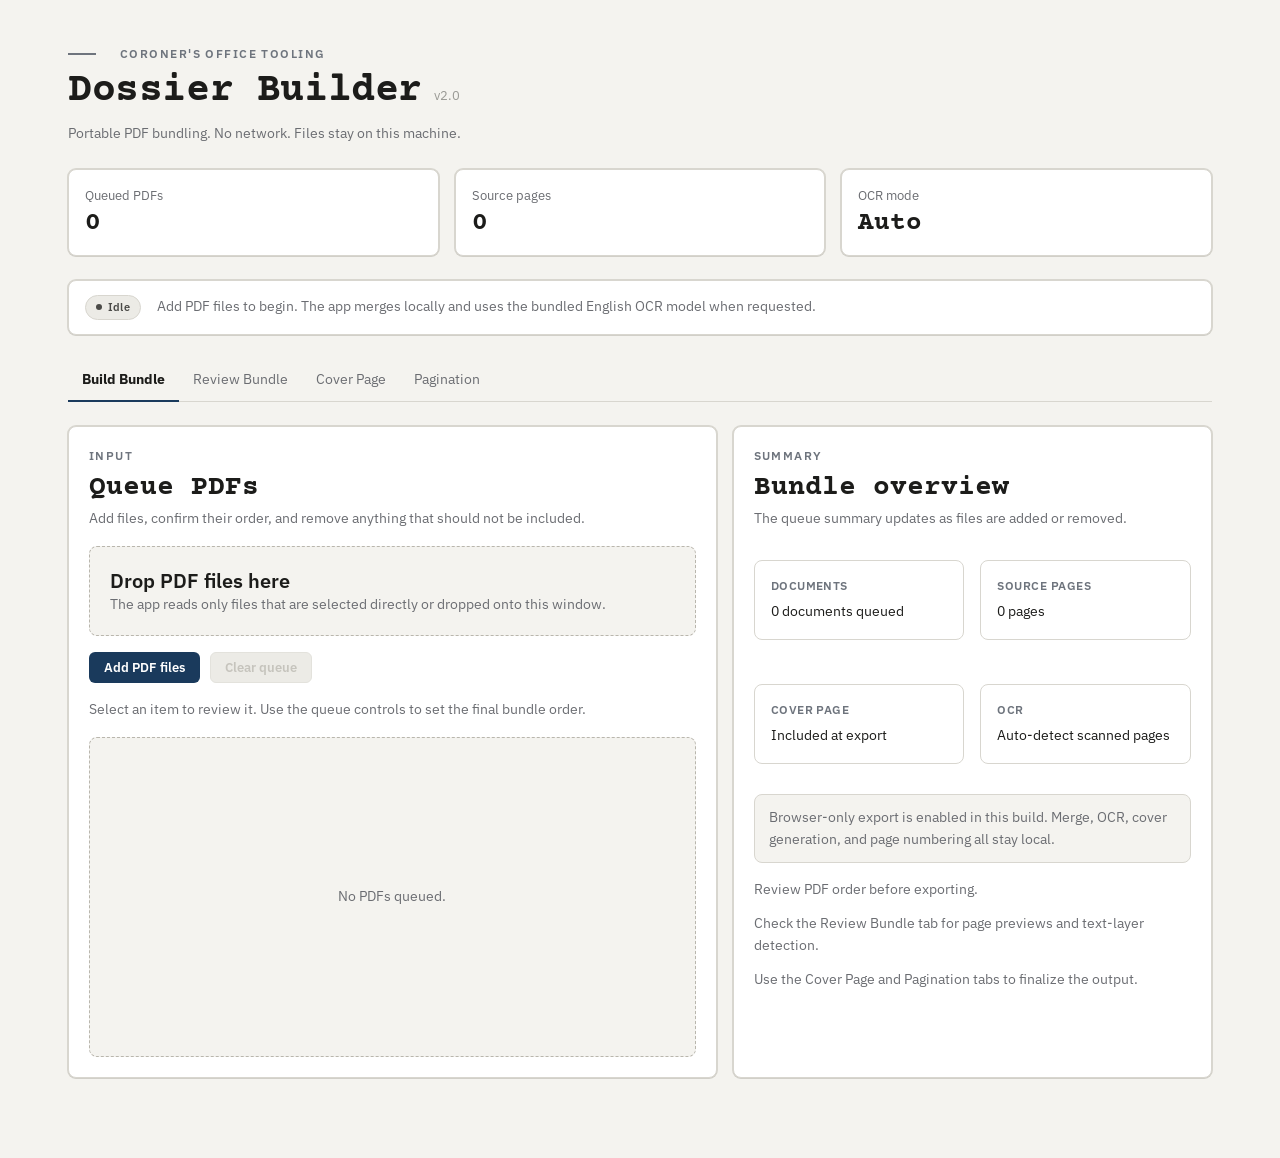
==== index.html @ 0f1a32b8 "Working Build 100820262111" ====
<!doctype html>
<html lang="en">
  <head>
    <meta charset="UTF-8" />
    <meta name="viewport" content="width=device-width, initial-scale=1.0" />
    <meta
      name="description"
      content="Dossier Builder is a portable offline PDF bundling tool with local OCR, review, cover page, and pagination controls."
    />
    <title>Dossier Builder</title>
    <link rel="stylesheet" href="./assets/app.css" />
    <script src="./libs/pdf.min.js" defer></script>
    <script src="./libs/pdf-lib.min.js" defer></script>
    <script src="./libs/tesseract.min.js" defer></script>
    <script src="./assets/app.js" defer></script>
  </head>
  <body>
    <div class="app-shell">
      <header class="app-header">
        <div class="eyebrow"><span class="brand-line" aria-hidden="true"></span>Coroner's Office Tooling</div>
        <div class="title-row">
          <h1>Dossier Builder</h1>
          <span class="version-chip">v2.0</span>
        </div>
        <p class="subtitle">Portable PDF bundling. No network. Files stay on this machine.</p>

        <div class="metrics" aria-label="Bundle summary">
          <article class="metric-card">
            <span>Queued PDFs</span>
            <strong id="metricDocuments">0</strong>
          </article>
          <article class="metric-card">
            <span>Source pages</span>
            <strong id="metricPages">0</strong>
          </article>
          <article class="metric-card">
            <span>OCR mode</span>
            <strong id="metricOcrMode">Auto</strong>
          </article>
        </div>
      </header>

      <section class="status-strip" aria-live="polite">
        <span class="status-badge" id="statusBadge" data-tone="idle">Idle</span>
        <p class="status-text" id="statusText">
          Add PDF files to begin. The app merges locally and uses the bundled English OCR model when requested.
        </p>
      </section>

      <nav class="tabs" id="tabList" role="tablist" aria-label="Workflow tabs">
        <button class="tab is-active" id="tab-build" data-tab="build" role="tab" aria-selected="true" aria-controls="panel-build">
          Build Bundle
        </button>
        <button class="tab" id="tab-review" data-tab="review" role="tab" aria-selected="false" aria-controls="panel-review">
          Review Bundle
        </button>
        <button class="tab" id="tab-cover" data-tab="cover" role="tab" aria-selected="false" aria-controls="panel-cover">
          Cover Page
        </button>
        <button class="tab" id="tab-pagination" data-tab="pagination" role="tab" aria-selected="false" aria-controls="panel-pagination">
          Pagination
        </button>
      </nav>

      <main>
        <section class="tab-panel" id="panel-build" data-panel="build" role="tabpanel" aria-labelledby="tab-build">
          <div class="workspace two-up">
            <article class="panel">
              <div class="panel-header">
                <div>
                  <p class="panel-kicker">Input</p>
                  <h2>Queue PDFs</h2>
                  <p class="panel-copy">
                    Add files, confirm their order, and remove anything that should not be included.
                  </p>
                </div>
              </div>

              <div class="stack">
                <div class="dropzone" id="dropzone" tabindex="0" role="button" aria-describedby="dropzoneHint">
                  <h3 style="margin: 0;">Drop PDF files here</h3>
                  <p class="help-text" id="dropzoneHint">
                    The app reads only files that are selected directly or dropped onto this window.
                  </p>
                </div>

                <div class="button-row">
                  <label class="button button-primary file-button">
                    Add PDF files
                    <input id="fileInput" type="file" accept=".pdf,application/pdf" multiple />
                  </label>
                  <button class="button button-secondary" id="clearQueueButton" type="button">Clear queue</button>
                </div>

                <p class="help-text">Select an item to review it. Use the queue controls to set the final bundle order.</p>

                <ul class="queue-list" id="queueList">
                  <li class="empty-state">No PDFs queued.</li>
                </ul>
              </div>
            </article>

            <article class="panel">
              <div class="panel-header">
                <div>
                  <p class="panel-kicker">Summary</p>
                  <h2>Bundle overview</h2>
                  <p class="panel-copy">The queue summary updates as files are added or removed.</p>
                </div>
              </div>

              <div class="summary-grid">
                <dl class="summary-card">
                  <dt>Documents</dt>
                  <dd id="summaryDocuments">0 queued</dd>
                </dl>
                <dl class="summary-card">
                  <dt>Source pages</dt>
                  <dd id="summaryPages">0 pages</dd>
                </dl>
                <dl class="summary-card">
                  <dt>Cover page</dt>
                  <dd id="summaryCover">Included at export</dd>
                </dl>
                <dl class="summary-card">
                  <dt>OCR</dt>
                  <dd id="summaryOcr">Auto-detect scanned pages</dd>
                </dl>
              </div>

              <div class="stack" style="margin-top: 16px;">
                <div class="notice">
                  Browser-only export is enabled in this build. Merge, OCR, cover generation, and page numbering all stay local.
                </div>
                <ul class="check-list">
                  <li class="help-text">Review PDF order before exporting.</li>
                  <li class="help-text">Check the Review Bundle tab for page previews and text-layer detection.</li>
                  <li class="help-text">Use the Cover Page and Pagination tabs to finalize the output.</li>
                </ul>
              </div>
            </article>
          </div>
        </section>

        <section class="tab-panel" id="panel-review" data-panel="review" role="tabpanel" aria-labelledby="tab-review" hidden>
          <div class="workspace">
            <article class="panel">
              <div class="panel-header">
                <div>
                  <p class="panel-kicker">Review</p>
                  <h2>Preview source pages</h2>
                  <p class="panel-copy">
                    Review one document at a time. The app checks whether the selected page already contains selectable text.
                  </p>
                </div>
              </div>

              <div class="review-layout">
                <div class="stack">
                  <ul class="document-list" id="reviewList">
                    <li class="empty-state">Add PDFs in Build Bundle before opening review.</li>
                  </ul>
                </div>

                <div class="stack">
                  <div class="review-meta-grid">
                    <dl class="review-meta-card">
                      <dt>Document</dt>
                      <dd id="reviewDocName">No document selected</dd>
                    </dl>
                    <dl class="review-meta-card">
                      <dt>Pages</dt>
                      <dd id="reviewDocPages">0</dd>
                    </dl>
                    <dl class="review-meta-card">
                      <dt>Header check</dt>
                      <dd id="reviewHeaderStatus">Pending</dd>
                    </dl>
                    <dl class="review-meta-card">
                      <dt>Text layer</dt>
                      <dd id="reviewTextLayerStatus">Select a page</dd>
                    </dl>
                  </div>

                  <div class="preview-shell">
                    <div class="preview-toolbar">
                      <div class="button-row">
                        <button class="button button-secondary" id="reviewPrevPageButton" type="button">← Prev page</button>
                        <button class="button button-secondary" id="reviewNextPageButton" type="button">Next page →</button>
                      </div>
                      <div class="page-indicator" id="reviewPageIndicator">Page 0 of 0</div>
                    </div>

                    <div class="canvas-wrap" id="reviewCanvasWrap">
                      <div class="empty-state" id="reviewEmptyState">
                        Select a document from the list to preview a page.
                      </div>
                      <canvas id="reviewCanvas" hidden></canvas>
                    </div>
                  </div>
                </div>
              </div>
            </article>
          </div>
        </section>

        <section class="tab-panel" id="panel-cover" data-panel="cover" role="tabpanel" aria-labelledby="tab-cover" hidden>
          <div class="workspace two-up">
            <article class="panel">
              <div class="panel-header">
                <div>
                  <p class="panel-kicker">Cover</p>
                  <h2>Draft the first page</h2>
                  <p class="panel-copy">
                    The generated cover page is added at export. Edit the fields below to set the output.
                  </p>
                </div>
              </div>

              <div class="field-grid">
                <div class="field">
                  <label for="coverTitle">Title</label>
                  <input id="coverTitle" type="text" value="Case File Bundle" />
                </div>

                <div class="field">
                  <label for="coverSubtitle">Subtitle</label>
                  <input id="coverSubtitle" type="text" value="Prepared for case review" />
                </div>

                <div class="split-row">
                  <div class="field">
                    <label for="coverReference">Reference</label>
                    <input id="coverReference" type="text" value="REF-001" />
                  </div>
                  <div class="field">
                    <label for="coverPreparedBy">Prepared by</label>
                    <input id="coverPreparedBy" type="text" value="Coroner's Office" />
                  </div>
                </div>

                <div class="field">
                  <label for="coverNote">Cover note</label>
                  <textarea id="coverNote">Merged locally. OCR uses the bundled English language file.</textarea>
                </div>

                <label class="checkbox-row">
                  <input id="includeCover" type="checkbox" checked />
                  <span>
                    <strong>Include generated cover page</strong><br />
                    <span class="field-hint">Turn this off to export the merged source PDFs without a generated first page.</span>
                  </span>
                </label>
              </div>
            </article>

            <article class="panel">
              <div class="panel-header">
                <div>
                  <p class="panel-kicker">Preview</p>
                  <h2>Cover preview</h2>
                </div>
              </div>

              <div class="cover-sheet">
                <div class="eyebrow"><span class="brand-line" aria-hidden="true"></span>Coroner's Office Tooling</div>
                <h3 id="coverPreviewTitle">Case File Bundle</h3>
                <p class="cover-subtitle" id="coverPreviewSubtitle">Prepared for case review</p>

                <dl class="cover-meta">
                  <div>
                    <dt>Reference</dt>
                    <dd id="coverPreviewReference">REF-001</dd>
                  </div>
                  <div>
                    <dt>Prepared by</dt>
                    <dd id="coverPreviewPreparedBy">Coroner's Office</dd>
                  </div>
                  <div>
                    <dt>Documents</dt>
                    <dd id="coverPreviewDocumentCount">0 queued</dd>
                  </div>
                  <div>
                    <dt>Source pages</dt>
                    <dd id="coverPreviewPageCount">0 pages</dd>
                  </div>
                </dl>

                <p class="cover-note" id="coverPreviewNote">
                  Merged locally. OCR uses the bundled English language file.
                </p>
              </div>
            </article>
          </div>
        </section>

        <section class="tab-panel" id="panel-pagination" data-panel="pagination" role="tabpanel" aria-labelledby="tab-pagination" hidden>
          <div class="workspace">
            <div class="pagination-grid">
              <article class="panel">
                <div class="panel-header">
                  <div>
                    <p class="panel-kicker">Export</p>
                    <h2>Pagination and OCR</h2>
                    <p class="panel-copy">Set page labels, choose the OCR mode, and build the merged bundle.</p>
                  </div>
                </div>

                <div class="field-grid">
                  <div class="split-row">
                    <div class="field">
                      <label for="pagePrefix">Page prefix</label>
                      <input id="pagePrefix" type="text" value="B-" />
                    </div>
                    <div class="field">
                      <label for="pageStart">Start number</label>
                      <input id="pageStart" type="number" min="1" step="1" value="1" />
                    </div>
                  </div>

                  <div class="split-row">
                    <div class="field">
                      <label for="pagePosition">Page label position</label>
                      <select id="pagePosition">
                        <option value="bottom-right">Bottom right</option>
                        <option value="bottom-center">Bottom center</option>
                        <option value="bottom-left">Bottom left</option>
                      </select>
                    </div>
                    <div class="field">
                      <label for="ocrMode">OCR mode</label>
                      <select id="ocrMode">
                        <option value="auto">Auto-detect scanned pages</option>
                        <option value="all">OCR every source page</option>
                        <option value="off">Do not run OCR</option>
                      </select>
                    </div>
                  </div>

                  <label class="checkbox-row">
                    <input id="applyPagination" type="checkbox" checked />
                    <span>
                      <strong>Apply page labels</strong><br />
                      <span class="field-hint">Turn this off to merge the PDF without stamped page numbers.</span>
                    </span>
                  </label>

                  <label class="checkbox-row">
                    <input id="skipCoverPagination" type="checkbox" checked />
                    <span>
                      <strong>Start numbering after the cover page</strong><br />
                      <span class="field-hint">If the cover page is not included, numbering starts on the first source page.</span>
                    </span>
                  </label>

                  <div class="field">
                    <label for="outputFilename">Output filename</label>
                    <input id="outputFilename" type="text" value="dossier-bundle.pdf" />
                  </div>

                  <div class="button-row">
                    <button class="button button-primary" id="buildBundleButton" type="button">Build merged PDF</button>
                  </div>

                  <div class="notice">
                    OCR uses the bundled English model. Large bundles can take time when pages need recognition.
                  </div>
                </div>
              </article>

              <article class="panel">
                <div class="panel-header">
                  <div>
                    <p class="panel-kicker">Output</p>
                    <h2>Build result</h2>
                    <p class="panel-copy">Download the merged PDF or review it directly in the browser after export.</p>
                  </div>
                </div>

                <div class="result-shell">
                  <p class="meta-text" id="exportSummaryText">No merged PDF has been built yet.</p>

                  <div class="result-links">
                    <a class="button button-primary is-disabled" id="downloadLink" href="#" download="dossier-bundle.pdf" aria-disabled="true">
                      Download merged PDF
                    </a>
                    <a class="button button-secondary is-disabled" id="openLink" href="#" target="_blank" rel="noopener" aria-disabled="true">
                      Open merged PDF
                    </a>
                  </div>

                  <iframe class="result-preview" id="resultPreview" title="Merged PDF preview" hidden></iframe>
                </div>
              </article>
            </div>

            <article class="panel">
              <div class="panel-header">
                <div>
                  <p class="panel-kicker">Status</p>
                  <h2>Build log</h2>
                </div>
              </div>

              <div class="log-shell">
                <pre class="log-output" id="logOutput">Waiting for the first bundle build.</pre>
              </div>
            </article>
          </div>
        </section>
      </main>
    </div>
  </body>
</html>
---- assets/app.css ----
@font-face {
  font-family: "Courier Prime";
  src: url("./fonts/courier-prime-400.ttf") format("truetype");
  font-style: normal;
  font-weight: 400;
  font-display: swap;
}

@font-face {
  font-family: "Courier Prime";
  src: url("./fonts/courier-prime-700.ttf") format("truetype");
  font-style: normal;
  font-weight: 700;
  font-display: swap;
}

@font-face {
  font-family: "IBM Plex Sans";
  src: url("./fonts/ibm-plex-sans-400.ttf") format("truetype");
  font-style: normal;
  font-weight: 400;
  font-display: swap;
}

@font-face {
  font-family: "IBM Plex Sans";
  src: url("./fonts/ibm-plex-sans-600.ttf") format("truetype");
  font-style: normal;
  font-weight: 600;
  font-display: swap;
}

@font-face {
  font-family: "IBM Plex Sans";
  src: url("./fonts/ibm-plex-sans-700.ttf") format("truetype");
  font-style: normal;
  font-weight: 700;
  font-display: swap;
}

@font-face {
  font-family: "IBM Plex Mono";
  src: url("./fonts/ibm-plex-mono-400.ttf") format("truetype");
  font-style: normal;
  font-weight: 400;
  font-display: swap;
}

@font-face {
  font-family: "IBM Plex Mono";
  src: url("./fonts/ibm-plex-mono-600.ttf") format("truetype");
  font-style: normal;
  font-weight: 600;
  font-display: swap;
}

:root {
  --paper: #f4f3ef;
  --paper-2: #ecebe6;
  --paper-3: #e3e2dc;
  --card: #ffffff;
  --code-bg: #ecebe6;
  --ink: #1c1c1a;
  --ink-2: #2b2b28;
  --ink-mute: #6b6d72;
  --ink-soft: #9a9a95;
  --ink-ghost: #c6c4bd;
  --navy: #1a3a5c;
  --navy-2: #143052;
  --navy-3: #0f2542;
  --navy-tint: #e6ebf1;
  --slate: #6e747d;
  --danger: #9a2a22;
  --danger-tint: #f3e3e0;
  --warn: #a86a1a;
  --warn-tint: #f4e8d1;
  --ok: #2d6a3e;
  --ok-tint: #e1ebdf;
  --info: #1a3a5c;
  --info-tint: #e6ebf1;
  --border: #d8d6cf;
  --border-soft: #e3e2dc;
  --border-strong: #b9b6ad;
  --font-slab: "Courier Prime", "Courier New", ui-monospace, monospace;
  --font-sans: "IBM Plex Sans", "Segoe UI", system-ui, sans-serif;
  --font-mono: "IBM Plex Mono", "Courier Prime", ui-monospace, monospace;
  --fs-eyebrow: 12px;
  --fs-small: 13px;
  --fs-body: 14px;
  --fs-h3: 20px;
  --fs-h2: 28px;
  --fs-h1: 40px;
  --lh-tight: 1.15;
  --lh-snug: 1.35;
  --lh-body: 1.55;
  --ls-caps: 0.12em;
  --sp-1: 4px;
  --sp-2: 8px;
  --sp-3: 12px;
  --sp-4: 16px;
  --sp-5: 20px;
  --sp-6: 24px;
  --sp-8: 32px;
  --sp-10: 40px;
  --r-2: 4px;
  --r-3: 6px;
  --r-4: 8px;
  --r-pill: 999px;
  --sh-1: 0 1px 0 rgba(28, 28, 26, 0.04), 0 0 0 1px var(--border);
  --sh-2: 0 1px 2px rgba(28, 28, 26, 0.05), 0 0 0 1px var(--border);
  --sh-focus: 0 0 0 3px rgba(26, 58, 92, 0.25);
  --sh-inset: inset 0 1px 0 rgba(28, 28, 26, 0.04);
}

* {
  box-sizing: border-box;
}

html,
body {
  min-height: 100%;
}

body {
  margin: 0;
  background: var(--paper);
  color: var(--ink);
  font-family: var(--font-sans);
  font-size: var(--fs-body);
  line-height: var(--lh-body);
  -webkit-font-smoothing: antialiased;
}

button,
input,
select,
textarea {
  font: inherit;
}

button {
  cursor: pointer;
}

a {
  color: inherit;
}

code {
  font-family: var(--font-mono);
  font-size: 0.92em;
  background: var(--code-bg);
  padding: 1px 6px;
  border: 1px solid var(--border-soft);
  border-radius: var(--r-2);
}

*:focus-visible {
  outline: none;
  box-shadow: var(--sh-focus);
}

.app-shell {
  max-width: 1240px;
  margin: 0 auto;
  padding: 40px 48px 80px;
}

.brand-line {
  display: inline-block;
  width: 28px;
  height: 2px;
  margin-right: 12px;
  background: var(--slate);
  vertical-align: middle;
}

.eyebrow {
  display: inline-flex;
  align-items: center;
  gap: 12px;
  font-size: var(--fs-eyebrow);
  font-weight: 600;
  letter-spacing: var(--ls-caps);
  text-transform: uppercase;
  color: var(--slate);
}

.app-header {
  margin-bottom: var(--sp-6);
}

.title-row {
  display: flex;
  align-items: baseline;
  gap: 12px;
  margin-top: 6px;
}

.title-row h1 {
  margin: 0;
  font-family: var(--font-slab);
  font-size: var(--fs-h1);
  line-height: var(--lh-tight);
  letter-spacing: -0.01em;
}

.version-chip {
  font-size: var(--fs-small);
  color: var(--ink-soft);
}

.subtitle {
  margin: 8px 0 0;
  color: var(--ink-mute);
}

.metrics {
  display: grid;
  grid-template-columns: repeat(3, minmax(0, 1fr));
  gap: var(--sp-4);
  margin-top: var(--sp-6);
}

.metric-card,
.panel,
.status-strip {
  background: var(--card);
  border: 1px solid var(--border);
  box-shadow: var(--sh-1);
}

.metric-card {
  padding: var(--sp-4);
  border-radius: var(--r-4);
}

.metric-card span {
  display: block;
  margin-bottom: 4px;
  font-size: var(--fs-small);
  color: var(--ink-mute);
}

.metric-card strong {
  font-family: var(--font-slab);
  font-size: 26px;
  line-height: 1.1;
}

.status-strip {
  display: flex;
  align-items: center;
  gap: var(--sp-4);
  margin-bottom: var(--sp-6);
  padding: 14px 16px;
  border-radius: var(--r-4);
}

.status-badge {
  display: inline-flex;
  align-items: center;
  gap: 6px;
  flex: 0 0 auto;
  padding: 3px 10px;
  border: 1px solid transparent;
  border-radius: var(--r-pill);
  font-size: 11px;
  font-weight: 600;
  letter-spacing: 0.02em;
}

.status-badge::before {
  content: "";
  width: 6px;
  height: 6px;
  border-radius: var(--r-pill);
  background: currentColor;
}

.status-badge[data-tone="idle"] {
  color: #4a4a47;
  background: var(--paper-2);
  border-color: var(--border);
}

.status-badge[data-tone="processing"] {
  color: #7a4c11;
  background: var(--warn-tint);
  border-color: #e5cfa3;
}

.status-badge[data-tone="success"] {
  color: var(--ok);
  background: var(--ok-tint);
  border-color: #c6d8c2;
}

.status-badge[data-tone="error"] {
  color: #7a1f19;
  background: var(--danger-tint);
  border-color: #e3c2bd;
}

.status-text {
  margin: 0;
  color: var(--ink-mute);
}

.tabs {
  display: flex;
  flex-wrap: wrap;
  gap: 0;
  margin-bottom: var(--sp-6);
  border-bottom: 1px solid var(--border);
}

.tab {
  padding: 10px 14px;
  margin-bottom: -1px;
  border: 0;
  border-bottom: 2px solid transparent;
  background: transparent;
  color: var(--ink-mute);
  font-size: var(--fs-body);
  font-weight: 500;
}

.tab:hover:not([disabled]),
.tab:focus-visible:not([disabled]) {
  color: var(--ink);
}

.tab.is-active {
  color: var(--ink);
  font-weight: 700;
  border-bottom-color: var(--navy);
}

.tab[disabled] {
  color: var(--ink-ghost);
  cursor: not-allowed;
}

.tab-panel[hidden] {
  display: none;
}

.workspace {
  display: grid;
  gap: var(--sp-4);
}

.workspace.two-up {
  grid-template-columns: minmax(0, 1.15fr) minmax(320px, 0.85fr);
}

.panel {
  padding: var(--sp-5);
  border-radius: var(--r-4);
}

.panel-header {
  display: flex;
  align-items: flex-start;
  justify-content: space-between;
  gap: var(--sp-4);
  margin-bottom: var(--sp-4);
}

.panel-header h2,
.panel-header h3,
.panel h2,
.panel h3 {
  margin: 0;
}

.panel h2 {
  font-family: var(--font-slab);
  font-size: var(--fs-h2);
  line-height: var(--lh-snug);
}

.panel h3 {
  font-size: var(--fs-h3);
  font-weight: 600;
  line-height: var(--lh-snug);
}

.panel-kicker {
  margin: 0 0 4px;
  font-size: var(--fs-eyebrow);
  font-weight: 600;
  color: var(--slate);
  letter-spacing: var(--ls-caps);
  text-transform: uppercase;
}

.panel-copy,
.help-text,
.meta-text,
.empty-text {
  margin: 0;
  color: var(--ink-mute);
}

.stack {
  display: grid;
  gap: var(--sp-4);
}

.split-row {
  display: grid;
  grid-template-columns: repeat(2, minmax(0, 1fr));
  gap: var(--sp-4);
}

.button-row {
  display: flex;
  flex-wrap: wrap;
  gap: 10px;
}

.button {
  display: inline-flex;
  align-items: center;
  justify-content: center;
  gap: 6px;
  padding: 8px 14px;
  border: 1px solid transparent;
  border-radius: var(--r-3);
  background: transparent;
  color: var(--ink);
  line-height: 1;
  font-size: var(--fs-small);
  font-weight: 600;
  text-decoration: none;
  transition:
    background-color 100ms ease,
    border-color 100ms ease,
    color 100ms ease,
    transform 100ms ease;
}

.button:active:not([disabled]) {
  transform: scale(0.99);
}

.button-primary {
  background: var(--navy);
  color: #fff;
}

.button-primary:hover:not([disabled]),
.button-primary:focus-visible:not([disabled]) {
  background: var(--navy-2);
}

.button-secondary {
  background: var(--card);
  border-color: var(--border);
}

.button-secondary:hover:not([disabled]),
.button-secondary:focus-visible:not([disabled]) {
  background: var(--paper-2);
}

.button-danger {
  background: var(--danger);
  color: #fff;
}

.button-danger:hover:not([disabled]),
.button-danger:focus-visible:not([disabled]) {
  background: #7d211b;
}

.button[disabled],
.button.is-disabled {
  background: var(--paper-2);
  color: var(--ink-ghost);
  border-color: var(--border-soft);
  cursor: not-allowed;
  transform: none;
}

.file-button {
  position: relative;
  overflow: hidden;
}

.file-button input {
  position: absolute;
  inset: 0;
  opacity: 0;
  cursor: pointer;
}

.dropzone {
  padding: var(--sp-5);
  border: 1px dashed var(--border-strong);
  border-radius: var(--r-4);
  background: var(--paper);
}

.dropzone.is-dragover {
  border-color: var(--navy);
  background: var(--navy-tint);
}

.queue-list,
.document-list,
.summary-list,
.check-list {
  display: grid;
  gap: 12px;
  margin: 0;
  padding: 0;
  list-style: none;
}

.queue-item,
.review-item,
.summary-card,
.log-shell,
.preview-shell,
.result-shell {
  border: 1px solid var(--border);
  border-radius: var(--r-4);
  background: var(--card);
}

.queue-item,
.review-item {
  display: flex;
  align-items: flex-start;
  justify-content: space-between;
  gap: var(--sp-4);
  padding: var(--sp-4);
}

.queue-item.is-selected,
.review-item.is-selected {
  background: var(--navy-tint);
  border-color: #c7d2de;
}

.queue-main,
.review-main {
  flex: 1;
  padding: 0;
  border: 0;
  background: transparent;
  text-align: left;
}

.queue-main strong,
.review-main strong {
  display: block;
}

.queue-main small,
.review-main small,
.small-copy {
  color: var(--ink-mute);
}

.mini-actions {
  display: flex;
  flex-wrap: wrap;
  gap: 8px;
}

.mini-button {
  padding: 6px 10px;
  border: 1px solid var(--border);
  border-radius: var(--r-3);
  background: var(--card);
  color: var(--ink);
  font-size: 12px;
  font-weight: 600;
}

.mini-button:hover:not([disabled]),
.mini-button:focus-visible:not([disabled]) {
  background: var(--paper-2);
}

.mini-button[disabled] {
  color: var(--ink-ghost);
  cursor: not-allowed;
}

.summary-grid {
  display: grid;
  grid-template-columns: repeat(2, minmax(0, 1fr));
  gap: var(--sp-4);
}

.summary-card {
  padding: var(--sp-4);
}

.summary-card dt {
  font-size: 12px;
  font-weight: 600;
  letter-spacing: 0.04em;
  text-transform: uppercase;
  color: var(--slate);
}

.summary-card dd {
  margin: 6px 0 0;
  color: var(--ink);
}

.field-grid {
  display: grid;
  gap: var(--sp-4);
}

.field {
  display: grid;
  gap: 4px;
}

.field label,
.field > span:first-child {
  font-size: 12px;
  font-weight: 600;
  color: var(--ink);
}

.field input,
.field select,
.field textarea {
  width: 100%;
  padding: 7px 10px;
  border: 1px solid var(--border);
  border-radius: var(--r-2);
  background: var(--card);
  color: var(--ink);
}

.field textarea {
  min-height: 110px;
  resize: vertical;
}

.field input:focus,
.field select:focus,
.field textarea:focus {
  border-color: var(--navy);
}

.field-hint {
  font-size: 11px;
  color: var(--ink-mute);
}

.checkbox-row {
  display: flex;
  align-items: flex-start;
  gap: 10px;
  margin-top: 2px;
}

.checkbox-row input {
  margin-top: 2px;
}

.cover-sheet {
  padding: 28px;
  min-height: 520px;
  border: 1px solid var(--border);
  border-radius: var(--r-4);
  background: var(--card);
  box-shadow: var(--sh-2);
}

.cover-sheet .eyebrow {
  margin-bottom: 8px;
}

.cover-sheet h3 {
  margin: 0;
  font-family: var(--font-slab);
  font-size: 36px;
  line-height: 1.08;
}

.cover-sheet .cover-subtitle {
  margin: 12px 0 24px;
  color: var(--ink-mute);
}

.cover-meta {
  display: grid;
  gap: 14px;
  margin: 0;
}

.cover-meta dt {
  font-size: 12px;
  font-weight: 600;
  letter-spacing: var(--ls-caps);
  text-transform: uppercase;
  color: var(--slate);
}

.cover-meta dd {
  margin: 4px 0 0;
  color: var(--ink);
}

.cover-note {
  margin-top: 32px;
  padding-top: 16px;
  border-top: 1px solid var(--border-soft);
  color: var(--ink-mute);
}

.review-layout {
  display: grid;
  grid-template-columns: minmax(270px, 0.8fr) minmax(0, 1.2fr);
  gap: var(--sp-4);
}

.review-meta-grid {
  display: grid;
  grid-template-columns: repeat(2, minmax(0, 1fr));
  gap: 12px;
}

.review-meta-card {
  padding: var(--sp-4);
  border: 1px solid var(--border);
  border-radius: var(--r-4);
  background: var(--paper);
}

.review-meta-card dt {
  font-size: 12px;
  font-weight: 600;
  text-transform: uppercase;
  letter-spacing: 0.04em;
  color: var(--slate);
}

.review-meta-card dd {
  margin: 6px 0 0;
}

.preview-shell {
  padding: var(--sp-4);
}

.preview-toolbar {
  display: flex;
  align-items: center;
  justify-content: space-between;
  gap: var(--sp-4);
  margin-bottom: var(--sp-4);
}

.page-indicator {
  font-family: var(--font-mono);
  color: var(--ink-mute);
}

.canvas-wrap {
  display: grid;
  place-items: center;
  min-height: 420px;
  border: 1px solid var(--border);
  border-radius: var(--r-4);
  background: var(--paper);
  overflow: auto;
}

.canvas-wrap canvas {
  display: block;
  max-width: 100%;
  height: auto;
  box-shadow: var(--sh-2);
}

.empty-state {
  display: grid;
  place-items: center;
  min-height: 320px;
  padding: var(--sp-5);
  border: 1px dashed var(--border-strong);
  border-radius: var(--r-4);
  color: var(--ink-mute);
  text-align: center;
  background: var(--paper);
}

.pagination-grid {
  display: grid;
  grid-template-columns: minmax(0, 0.88fr) minmax(0, 1.12fr);
  gap: var(--sp-4);
}

.result-shell {
  padding: var(--sp-4);
}

.result-links {
  display: flex;
  flex-wrap: wrap;
  gap: 10px;
  margin-top: var(--sp-4);
}

.result-preview {
  width: 100%;
  min-height: 460px;
  margin-top: var(--sp-4);
  border: 1px solid var(--border);
  border-radius: var(--r-4);
  background: var(--paper);
}

.log-shell {
  padding: var(--sp-4);
}

.log-output {
  min-height: 220px;
  margin: 0;
  overflow: auto;
  white-space: pre-wrap;
  font-family: var(--font-mono);
  font-size: 12px;
  line-height: 1.6;
  color: var(--ink-2);
}

.notice {
  padding: 12px 14px;
  border: 1px solid var(--border);
  border-radius: var(--r-4);
  background: var(--paper);
  color: var(--ink-mute);
}

.inline-badge {
  display: inline-flex;
  align-items: center;
  gap: 6px;
  padding: 3px 8px;
  border: 1px solid transparent;
  border-radius: var(--r-pill);
  font-size: 11px;
  font-weight: 600;
  letter-spacing: 0.02em;
}

.inline-badge.info {
  color: var(--info);
  background: var(--info-tint);
  border-color: #c7d2de;
}

.inline-badge.ok {
  color: var(--ok);
  background: var(--ok-tint);
  border-color: #c6d8c2;
}

.inline-badge.warn {
  color: #7a4c11;
  background: var(--warn-tint);
  border-color: #e5cfa3;
}

.inline-badge.danger {
  color: #7a1f19;
  background: var(--danger-tint);
  border-color: #e3c2bd;
}

.sr-only {
  position: absolute;
  width: 1px;
  height: 1px;
  padding: 0;
  margin: -1px;
  overflow: hidden;
  clip: rect(0, 0, 0, 0);
  white-space: nowrap;
  border: 0;
}

@media (max-width: 1080px) {
  .app-shell {
    padding: 32px 24px 64px;
  }

  .workspace.two-up,
  .review-layout,
  .pagination-grid,
  .split-row,
  .summary-grid,
  .review-meta-grid,
  .metrics {
    grid-template-columns: 1fr;
  }

  .status-strip,
  .queue-item,
  .review-item,
  .preview-toolbar {
    flex-direction: column;
    align-items: stretch;
  }
}

@media (max-width: 720px) {
  .app-shell {
    padding: 24px 16px 48px;
  }

  .title-row {
    flex-direction: column;
    align-items: flex-start;
    gap: 4px;
  }

  .title-row h1 {
    font-size: 32px;
  }

  .panel,
  .metric-card,
  .status-strip,
  .queue-item,
  .review-item,
  .summary-card,
  .cover-sheet,
  .result-preview {
    border-radius: var(--r-3);
  }

  .button-row,
  .result-links,
  .mini-actions {
    flex-direction: column;
  }

  .button,
  .mini-button {
    width: 100%;
  }
}
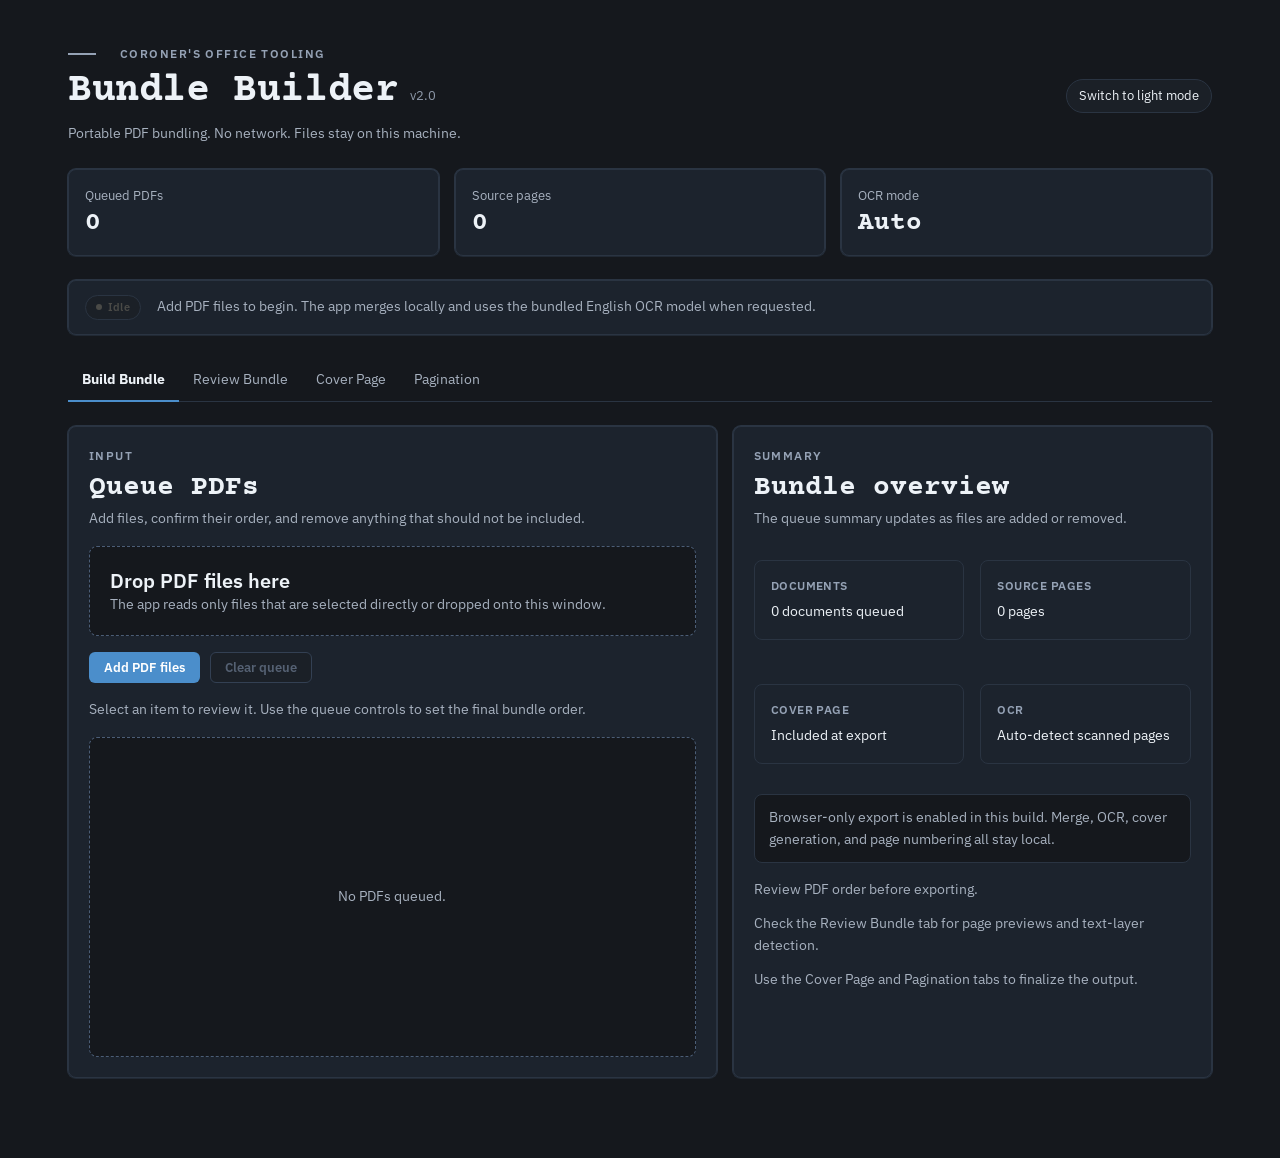
==== commit 9d9009ab: "Rename app and add index page/theme controls" ====
--- a/index.html
+++ b/index.html
@@ -5,9 +5,9 @@
     <meta name="viewport" content="width=device-width, initial-scale=1.0" />
     <meta
       name="description"
-      content="Dossier Builder is a portable offline PDF bundling tool with local OCR, review, cover page, and pagination controls."
+      content="Bundle Builder is a portable offline PDF bundling tool with local OCR, review, cover page, and pagination controls."
     />
-    <title>Dossier Builder</title>
+    <title>Bundle Builder</title>
     <link rel="stylesheet" href="./assets/app.css" />
     <script src="./libs/pdf.min.js" defer></script>
     <script src="./libs/pdf-lib.min.js" defer></script>
@@ -19,8 +19,9 @@
       <header class="app-header">
         <div class="eyebrow"><span class="brand-line" aria-hidden="true"></span>Coroner's Office Tooling</div>
         <div class="title-row">
-          <h1>Dossier Builder</h1>
+          <h1>Bundle Builder</h1>
           <span class="version-chip">v2.0</span>
+          <button class="theme-toggle" id="themeToggle" type="button" aria-pressed="false">Switch to light mode</button>
         </div>
         <p class="subtitle">Portable PDF bundling. No network. Files stay on this machine.</p>
 
@@ -346,16 +347,17 @@
                   </label>
 
                   <label class="checkbox-row">
-                    <input id="skipCoverPagination" type="checkbox" checked />
+                    <input id="includeIndexPage" type="checkbox" />
                     <span>
-                      <strong>Start numbering after the cover page</strong><br />
-                      <span class="field-hint">If the cover page is not included, numbering starts on the first source page.</span>
+                      <strong>Add document index page</strong><br />
+                      <span class="field-hint">Adds an index page that lists each queued document and its starting page.</span>
                     </span>
                   </label>
 
+
                   <div class="field">
                     <label for="outputFilename">Output filename</label>
-                    <input id="outputFilename" type="text" value="dossier-bundle.pdf" />
+                    <input id="outputFilename" type="text" value="bundle-builder.pdf" />
                   </div>
 
                   <div class="button-row">
@@ -381,7 +383,7 @@
                   <p class="meta-text" id="exportSummaryText">No merged PDF has been built yet.</p>
 
                   <div class="result-links">
-                    <a class="button button-primary is-disabled" id="downloadLink" href="#" download="dossier-bundle.pdf" aria-disabled="true">
+                    <a class="button button-primary is-disabled" id="downloadLink" href="#" download="bundle-builder.pdf" aria-disabled="true">
                       Download merged PDF
                     </a>
                     <a class="button button-secondary is-disabled" id="openLink" href="#" target="_blank" rel="noopener" aria-disabled="true">
--- a/assets/app.css
+++ b/assets/app.css
@@ -55,6 +55,64 @@
 }
 
 :root {
+  --paper: #15181d;
+  --paper-2: #1b2027;
+  --paper-3: #232a33;
+  --card: #1c232d;
+  --code-bg: #262f3a;
+  --ink: #edf2f7;
+  --ink-2: #dde4ec;
+  --ink-mute: #a7b1bf;
+  --ink-soft: #8d98a8;
+  --ink-ghost: #556173;
+  --navy: #4b8ecb;
+  --navy-2: #3a79b1;
+  --navy-3: #2f6798;
+  --navy-tint: #1a2d42;
+  --slate: #95a2b5;
+  --danger: #ee7b73;
+  --danger-tint: #412120;
+  --warn: #e4af63;
+  --warn-tint: #3f311c;
+  --ok: #7ed89a;
+  --ok-tint: #1f3a2b;
+  --info: #7bb8ff;
+  --info-tint: #1a2d42;
+  --border: #2a3442;
+  --border-soft: #334053;
+  --border-strong: #4b5d76;
+  --font-slab: "Courier Prime", "Courier New", ui-monospace, monospace;
+  --font-sans: "IBM Plex Sans", "Segoe UI", system-ui, sans-serif;
+  --font-mono: "IBM Plex Mono", "Courier Prime", ui-monospace, monospace;
+  --fs-eyebrow: 12px;
+  --fs-small: 13px;
+  --fs-body: 14px;
+  --fs-h3: 20px;
+  --fs-h2: 28px;
+  --fs-h1: 40px;
+  --lh-tight: 1.15;
+  --lh-snug: 1.35;
+  --lh-body: 1.55;
+  --ls-caps: 0.12em;
+  --sp-1: 4px;
+  --sp-2: 8px;
+  --sp-3: 12px;
+  --sp-4: 16px;
+  --sp-5: 20px;
+  --sp-6: 24px;
+  --sp-8: 32px;
+  --sp-10: 40px;
+  --r-2: 4px;
+  --r-3: 6px;
+  --r-4: 8px;
+  --r-pill: 999px;
+  --sh-1: 0 1px 0 rgba(0, 0, 0, 0.22), 0 0 0 1px var(--border);
+  --sh-2: 0 1px 2px rgba(0, 0, 0, 0.3), 0 0 0 1px var(--border);
+  --sh-focus: 0 0 0 3px rgba(75, 142, 203, 0.33);
+  --sh-inset: inset 0 1px 0 rgba(255, 255, 255, 0.03);
+}
+
+:root[data-theme="light"] {
   --paper: #f4f3ef;
   --paper-2: #ecebe6;
   --paper-3: #e3e2dc;
@@ -81,31 +139,6 @@
   --border: #d8d6cf;
   --border-soft: #e3e2dc;
   --border-strong: #b9b6ad;
-  --font-slab: "Courier Prime", "Courier New", ui-monospace, monospace;
-  --font-sans: "IBM Plex Sans", "Segoe UI", system-ui, sans-serif;
-  --font-mono: "IBM Plex Mono", "Courier Prime", ui-monospace, monospace;
-  --fs-eyebrow: 12px;
-  --fs-small: 13px;
-  --fs-body: 14px;
-  --fs-h3: 20px;
-  --fs-h2: 28px;
-  --fs-h1: 40px;
-  --lh-tight: 1.15;
-  --lh-snug: 1.35;
-  --lh-body: 1.55;
-  --ls-caps: 0.12em;
-  --sp-1: 4px;
-  --sp-2: 8px;
-  --sp-3: 12px;
-  --sp-4: 16px;
-  --sp-5: 20px;
-  --sp-6: 24px;
-  --sp-8: 32px;
-  --sp-10: 40px;
-  --r-2: 4px;
-  --r-3: 6px;
-  --r-4: 8px;
-  --r-pill: 999px;
   --sh-1: 0 1px 0 rgba(28, 28, 26, 0.04), 0 0 0 1px var(--border);
   --sh-2: 0 1px 2px rgba(28, 28, 26, 0.05), 0 0 0 1px var(--border);
   --sh-focus: 0 0 0 3px rgba(26, 58, 92, 0.25);
@@ -119,6 +152,14 @@
 html,
 body {
   min-height: 100%;
+}
+
+html {
+  color-scheme: dark;
+}
+
+:root[data-theme="light"] {
+  color-scheme: light;
 }
 
 body {
@@ -208,6 +249,16 @@
 .version-chip {
   font-size: var(--fs-small);
   color: var(--ink-soft);
+}
+
+.theme-toggle {
+  margin-left: auto;
+  border: 1px solid var(--border);
+  background: var(--paper-2);
+  color: var(--ink);
+  border-radius: var(--r-pill);
+  padding: 6px 12px;
+  font-size: var(--fs-small);
 }
 
 .subtitle {
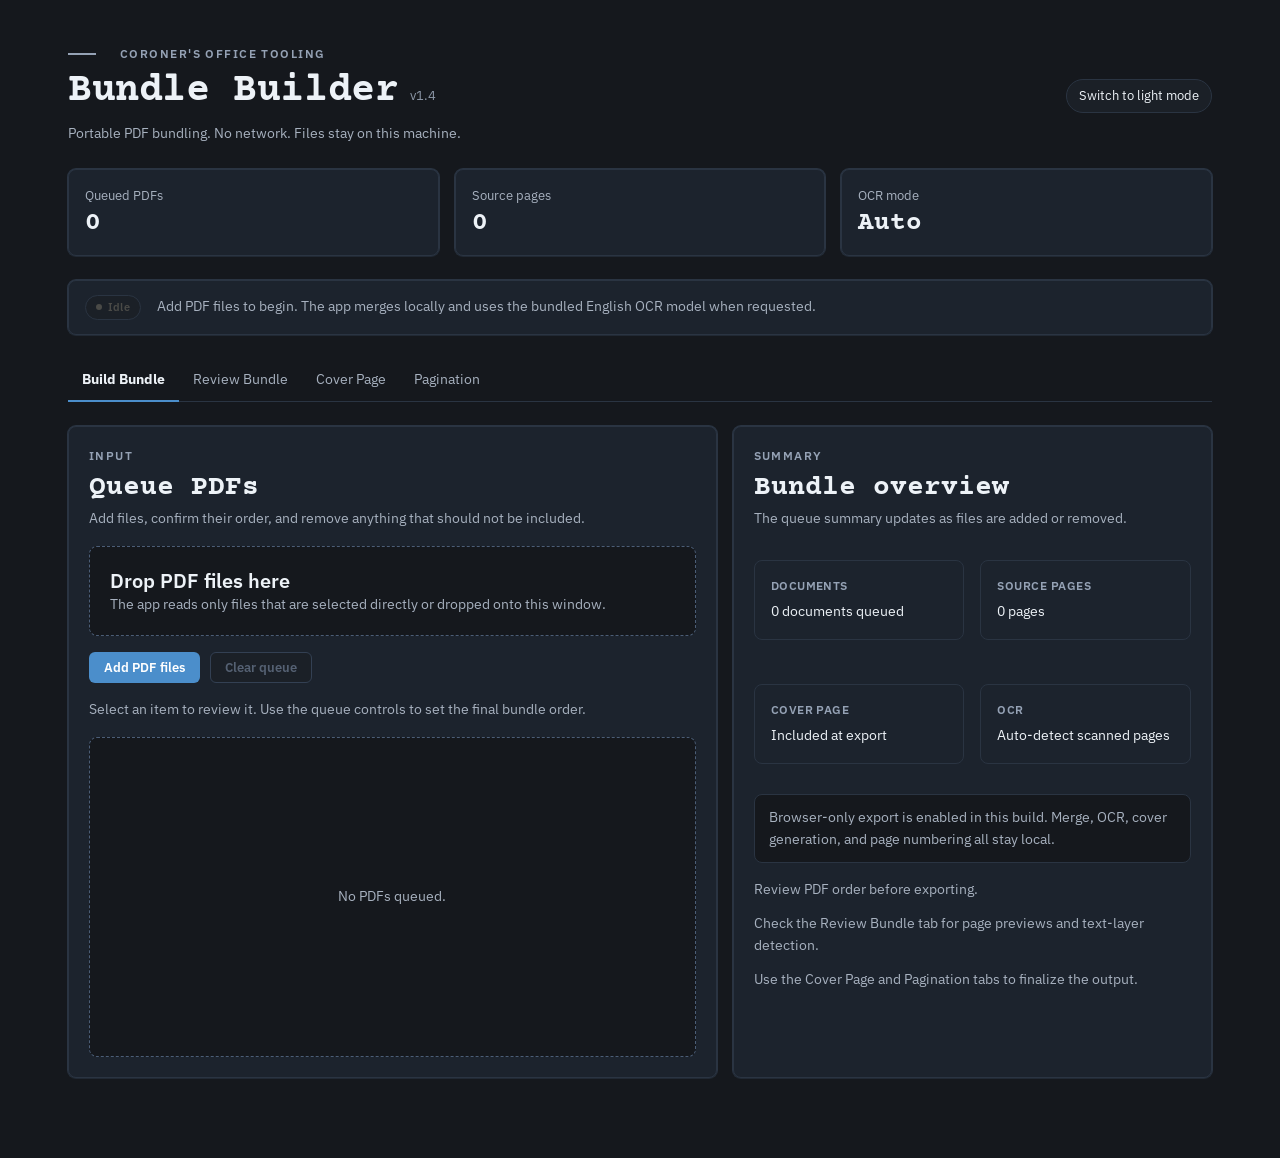
==== commit 97370cf7: "Update version number from v2.0 to v1.4" ====
--- a/index.html
+++ b/index.html
@@ -20,7 +20,7 @@
         <div class="eyebrow"><span class="brand-line" aria-hidden="true"></span>Coroner's Office Tooling</div>
         <div class="title-row">
           <h1>Bundle Builder</h1>
-          <span class="version-chip">v2.0</span>
+          <span class="version-chip">v1.4</span>
           <button class="theme-toggle" id="themeToggle" type="button" aria-pressed="false">Switch to light mode</button>
         </div>
         <p class="subtitle">Portable PDF bundling. No network. Files stay on this machine.</p>
@@ -149,50 +149,67 @@
               <div class="panel-header">
                 <div>
                   <p class="panel-kicker">Review</p>
-                  <h2>Preview source pages</h2>
+                  <h2>Live bundle review</h2>
                   <p class="panel-copy">
-                    Review one document at a time. The app checks whether the selected page already contains selectable text.
+                    Keep the bundle order in view, drag documents into place, and inspect the selected page as you work.
                   </p>
                 </div>
               </div>
 
               <div class="review-layout">
-                <div class="stack">
+                <aside class="review-sidebar">
+                  <div class="review-sidebar-header">
+                    <p class="panel-kicker">Bundle order</p>
+                    <h3>Drag to reorder</h3>
+                    <p class="panel-copy">
+                      The list reflects the current export order. Drag any document to move it, then click to preview it.
+                    </p>
+                  </div>
+
                   <ul class="document-list" id="reviewList">
                     <li class="empty-state">Add PDFs in Build Bundle before opening review.</li>
                   </ul>
-                </div>
-
-                <div class="stack">
+                </aside>
+
+                <div class="review-stage">
                   <div class="review-meta-grid">
-                    <dl class="review-meta-card">
-                      <dt>Document</dt>
-                      <dd id="reviewDocName">No document selected</dd>
-                    </dl>
-                    <dl class="review-meta-card">
-                      <dt>Pages</dt>
-                      <dd id="reviewDocPages">0</dd>
-                    </dl>
-                    <dl class="review-meta-card">
-                      <dt>Header check</dt>
-                      <dd id="reviewHeaderStatus">Pending</dd>
-                    </dl>
-                    <dl class="review-meta-card">
-                      <dt>Text layer</dt>
-                      <dd id="reviewTextLayerStatus">Select a page</dd>
-                    </dl>
-                  </div>
-
-                  <div class="preview-shell">
-                    <div class="preview-toolbar">
-                      <div class="button-row">
-                        <button class="button button-secondary" id="reviewPrevPageButton" type="button">← Prev page</button>
-                        <button class="button button-secondary" id="reviewNextPageButton" type="button">Next page →</button>
+                    <article class="review-meta-card review-meta-card-wide">
+                      <span class="review-meta-label">Document</span>
+                      <strong id="reviewDocName">No document selected</strong>
+                      <p class="review-meta-note" id="reviewHeaderStatus">Header check pending</p>
+                    </article>
+                    <article class="review-meta-card">
+                      <span class="review-meta-label">Bundle order</span>
+                      <strong id="reviewBundlePosition">0 of 0</strong>
+                    </article>
+                    <article class="review-meta-card">
+                      <span class="review-meta-label">Pages</span>
+                      <strong id="reviewDocPages">0</strong>
+                    </article>
+                    <article class="review-meta-card">
+                      <span class="review-meta-label">Text layer</span>
+                      <strong id="reviewTextLayerStatus">Select a page</strong>
+                    </article>
+                  </div>
+
+                  <div class="preview-shell review-preview-shell">
+                    <div class="preview-toolbar review-preview-toolbar">
+                      <div class="review-preview-copy">
+                        <p class="panel-kicker">Preview</p>
+                        <h3>Selected page</h3>
+                        <p class="panel-copy">The preview refreshes as soon as you change page, switch documents, or reorder the bundle.</p>
                       </div>
-                      <div class="page-indicator" id="reviewPageIndicator">Page 0 of 0</div>
-                    </div>
-
-                    <div class="canvas-wrap" id="reviewCanvasWrap">
+
+                      <div class="review-toolbar-actions">
+                        <div class="button-row">
+                          <button class="button button-secondary" id="reviewPrevPageButton" type="button">Prev page</button>
+                          <button class="button button-secondary" id="reviewNextPageButton" type="button">Next page</button>
+                        </div>
+                        <div class="page-indicator" id="reviewPageIndicator">Page 0 of 0</div>
+                      </div>
+                    </div>
+
+                    <div class="canvas-wrap review-canvas-stage" id="reviewCanvasWrap">
                       <div class="empty-state" id="reviewEmptyState">
                         Select a document from the list to preview a page.
                       </div>
@@ -221,28 +238,28 @@
               <div class="field-grid">
                 <div class="field">
                   <label for="coverTitle">Title</label>
-                  <input id="coverTitle" type="text" value="Case File Bundle" />
+                  <input id="coverTitle" type="text" value="" />
                 </div>
 
                 <div class="field">
                   <label for="coverSubtitle">Subtitle</label>
-                  <input id="coverSubtitle" type="text" value="Prepared for case review" />
+                  <input id="coverSubtitle" type="text" value="" />
                 </div>
 
                 <div class="split-row">
                   <div class="field">
                     <label for="coverReference">Reference</label>
-                    <input id="coverReference" type="text" value="REF-001" />
+                    <input id="coverReference" type="text" value="" />
                   </div>
                   <div class="field">
                     <label for="coverPreparedBy">Prepared by</label>
-                    <input id="coverPreparedBy" type="text" value="Coroner's Office" />
+                    <input id="coverPreparedBy" type="text" value="" />
                   </div>
                 </div>
 
                 <div class="field">
                   <label for="coverNote">Cover note</label>
-                  <textarea id="coverNote">Merged locally. OCR uses the bundled English language file.</textarea>
+                  <textarea id="coverNote"></textarea>
                 </div>
 
                 <label class="checkbox-row">
@@ -264,18 +281,17 @@
               </div>
 
               <div class="cover-sheet">
-                <div class="eyebrow"><span class="brand-line" aria-hidden="true"></span>Coroner's Office Tooling</div>
-                <h3 id="coverPreviewTitle">Case File Bundle</h3>
-                <p class="cover-subtitle" id="coverPreviewSubtitle">Prepared for case review</p>
+                <h3 id="coverPreviewTitle"></h3>
+                <p class="cover-subtitle" id="coverPreviewSubtitle"></p>
 
                 <dl class="cover-meta">
                   <div>
                     <dt>Reference</dt>
-                    <dd id="coverPreviewReference">REF-001</dd>
+                    <dd id="coverPreviewReference"></dd>
                   </div>
                   <div>
                     <dt>Prepared by</dt>
-                    <dd id="coverPreviewPreparedBy">Coroner's Office</dd>
+                    <dd id="coverPreviewPreparedBy"></dd>
                   </div>
                   <div>
                     <dt>Documents</dt>
@@ -287,9 +303,7 @@
                   </div>
                 </dl>
 
-                <p class="cover-note" id="coverPreviewNote">
-                  Merged locally. OCR uses the bundled English language file.
-                </p>
+                <p class="cover-note" id="coverPreviewNote" hidden></p>
               </div>
             </article>
           </div>
@@ -311,7 +325,7 @@
                   <div class="split-row">
                     <div class="field">
                       <label for="pagePrefix">Page prefix</label>
-                      <input id="pagePrefix" type="text" value="B-" />
+                      <input id="pagePrefix" type="text" value="" />
                     </div>
                     <div class="field">
                       <label for="pageStart">Start number</label>
--- a/assets/app.css
+++ b/assets/app.css
@@ -397,6 +397,10 @@
   display: none;
 }
 
+[hidden] {
+  display: none !important;
+}
+
 .workspace {
   display: grid;
   gap: var(--sp-4);
@@ -722,6 +726,8 @@
 }
 
 .cover-sheet {
+  display: grid;
+  align-content: start;
   padding: 28px;
   min-height: 520px;
   border: 1px solid var(--border);
@@ -730,12 +736,9 @@
   box-shadow: var(--sh-2);
 }
 
-.cover-sheet .eyebrow {
-  margin-bottom: 8px;
-}
-
 .cover-sheet h3 {
   margin: 0;
+  min-height: 42px;
   font-family: var(--font-slab);
   font-size: 36px;
   line-height: 1.08;
@@ -743,6 +746,7 @@
 
 .cover-sheet .cover-subtitle {
   margin: 12px 0 24px;
+  min-height: 22px;
   color: var(--ink-mute);
 }
 
@@ -762,6 +766,7 @@
 
 .cover-meta dd {
   margin: 4px 0 0;
+  min-height: 20px;
   color: var(--ink);
 }
 
@@ -774,24 +779,52 @@
 
 .review-layout {
   display: grid;
-  grid-template-columns: minmax(270px, 0.8fr) minmax(0, 1.2fr);
+  grid-template-columns: minmax(270px, 0.72fr) minmax(0, 1.28fr);
+  gap: var(--sp-5);
+  align-items: start;
+}
+
+.review-sidebar,
+.review-stage,
+.review-sidebar-header,
+.review-preview-copy,
+.review-toolbar-actions {
+  display: grid;
   gap: var(--sp-4);
 }
 
+.review-sidebar {
+  align-content: start;
+}
+
+.review-sidebar-header {
+  gap: 6px;
+}
+
+.review-stage {
+  min-width: 0;
+}
+
 .review-meta-grid {
   display: grid;
-  grid-template-columns: repeat(2, minmax(0, 1fr));
+  grid-template-columns: repeat(5, minmax(0, 1fr));
   gap: 12px;
 }
 
 .review-meta-card {
+  display: grid;
+  gap: 8px;
   padding: var(--sp-4);
   border: 1px solid var(--border);
   border-radius: var(--r-4);
-  background: var(--paper);
-}
-
-.review-meta-card dt {
+  background: linear-gradient(180deg, var(--paper), var(--paper-2));
+}
+
+.review-meta-card-wide {
+  grid-column: span 2;
+}
+
+.review-meta-label {
   font-size: 12px;
   font-weight: 600;
   text-transform: uppercase;
@@ -799,12 +832,25 @@
   color: var(--slate);
 }
 
-.review-meta-card dd {
-  margin: 6px 0 0;
+.review-meta-card strong {
+  font-size: 18px;
+  line-height: 1.25;
+}
+
+.review-meta-note {
+  margin: 0;
+  color: var(--ink-mute);
+  font-size: 12px;
 }
 
 .preview-shell {
   padding: var(--sp-4);
+}
+
+.review-preview-shell {
+  padding: var(--sp-5);
+  background: linear-gradient(180deg, var(--paper-2), var(--paper));
+  box-shadow: var(--sh-2);
 }
 
 .preview-toolbar {
@@ -815,6 +861,27 @@
   margin-bottom: var(--sp-4);
 }
 
+.review-preview-toolbar {
+  align-items: end;
+  gap: var(--sp-5);
+}
+
+.review-preview-copy {
+  max-width: 42ch;
+}
+
+.review-preview-copy h3 {
+  margin: 0;
+}
+
+.review-toolbar-actions {
+  justify-items: end;
+}
+
+.review-toolbar-actions .button-row {
+  justify-content: flex-end;
+}
+
 .page-indicator {
   font-family: var(--font-mono);
   color: var(--ink-mute);
@@ -830,6 +897,14 @@
   overflow: auto;
 }
 
+.review-canvas-stage {
+  min-height: 70vh;
+  padding: var(--sp-6);
+  background:
+    radial-gradient(circle at top, rgba(75, 142, 203, 0.1), transparent 42%),
+    linear-gradient(180deg, var(--paper), var(--paper-2));
+}
+
 .canvas-wrap canvas {
   display: block;
   max-width: 100%;
@@ -837,6 +912,18 @@
   box-shadow: var(--sh-2);
 }
 
+.review-canvas-stage canvas {
+  background: #fff;
+  box-shadow:
+    0 22px 60px rgba(0, 0, 0, 0.28),
+    0 0 0 1px rgba(255, 255, 255, 0.12);
+}
+
+.review-canvas-stage .empty-state {
+  min-height: 56vh;
+  width: 100%;
+}
+
 .empty-state {
   display: grid;
   place-items: center;
@@ -847,6 +934,62 @@
   color: var(--ink-mute);
   text-align: center;
   background: var(--paper);
+}
+
+.review-item {
+  padding: 0;
+  align-items: stretch;
+  overflow: hidden;
+  transition:
+    border-color 120ms ease,
+    background-color 120ms ease,
+    transform 120ms ease,
+    opacity 120ms ease;
+}
+
+.review-item.is-selected {
+  background: linear-gradient(180deg, var(--navy-tint), var(--paper-2));
+}
+
+.review-item.is-dragging {
+  opacity: 0.55;
+}
+
+.review-item.is-drop-target {
+  border-color: var(--navy);
+  box-shadow: 0 0 0 1px var(--navy) inset;
+}
+
+.review-main {
+  display: grid;
+  gap: 6px;
+  width: 100%;
+  padding: var(--sp-4) var(--sp-5);
+}
+
+.review-main strong {
+  font-size: 15px;
+}
+
+.review-drag-handle {
+  display: inline-flex;
+  align-items: center;
+  justify-content: center;
+  min-width: 58px;
+  padding: 10px 12px;
+  border-left: 1px solid var(--border-soft);
+  background: var(--paper);
+  color: var(--ink-mute);
+  font-size: 11px;
+  font-weight: 600;
+  letter-spacing: 0.08em;
+  text-transform: uppercase;
+  cursor: grab;
+  user-select: none;
+}
+
+.review-item.is-selected .review-drag-handle {
+  background: rgba(255, 255, 255, 0.03);
 }
 
 .pagination-grid {
@@ -968,6 +1111,18 @@
     flex-direction: column;
     align-items: stretch;
   }
+
+  .review-meta-card-wide {
+    grid-column: auto;
+  }
+
+  .review-toolbar-actions {
+    justify-items: stretch;
+  }
+
+  .review-toolbar-actions .button-row {
+    justify-content: flex-start;
+  }
 }
 
 @media (max-width: 720px) {
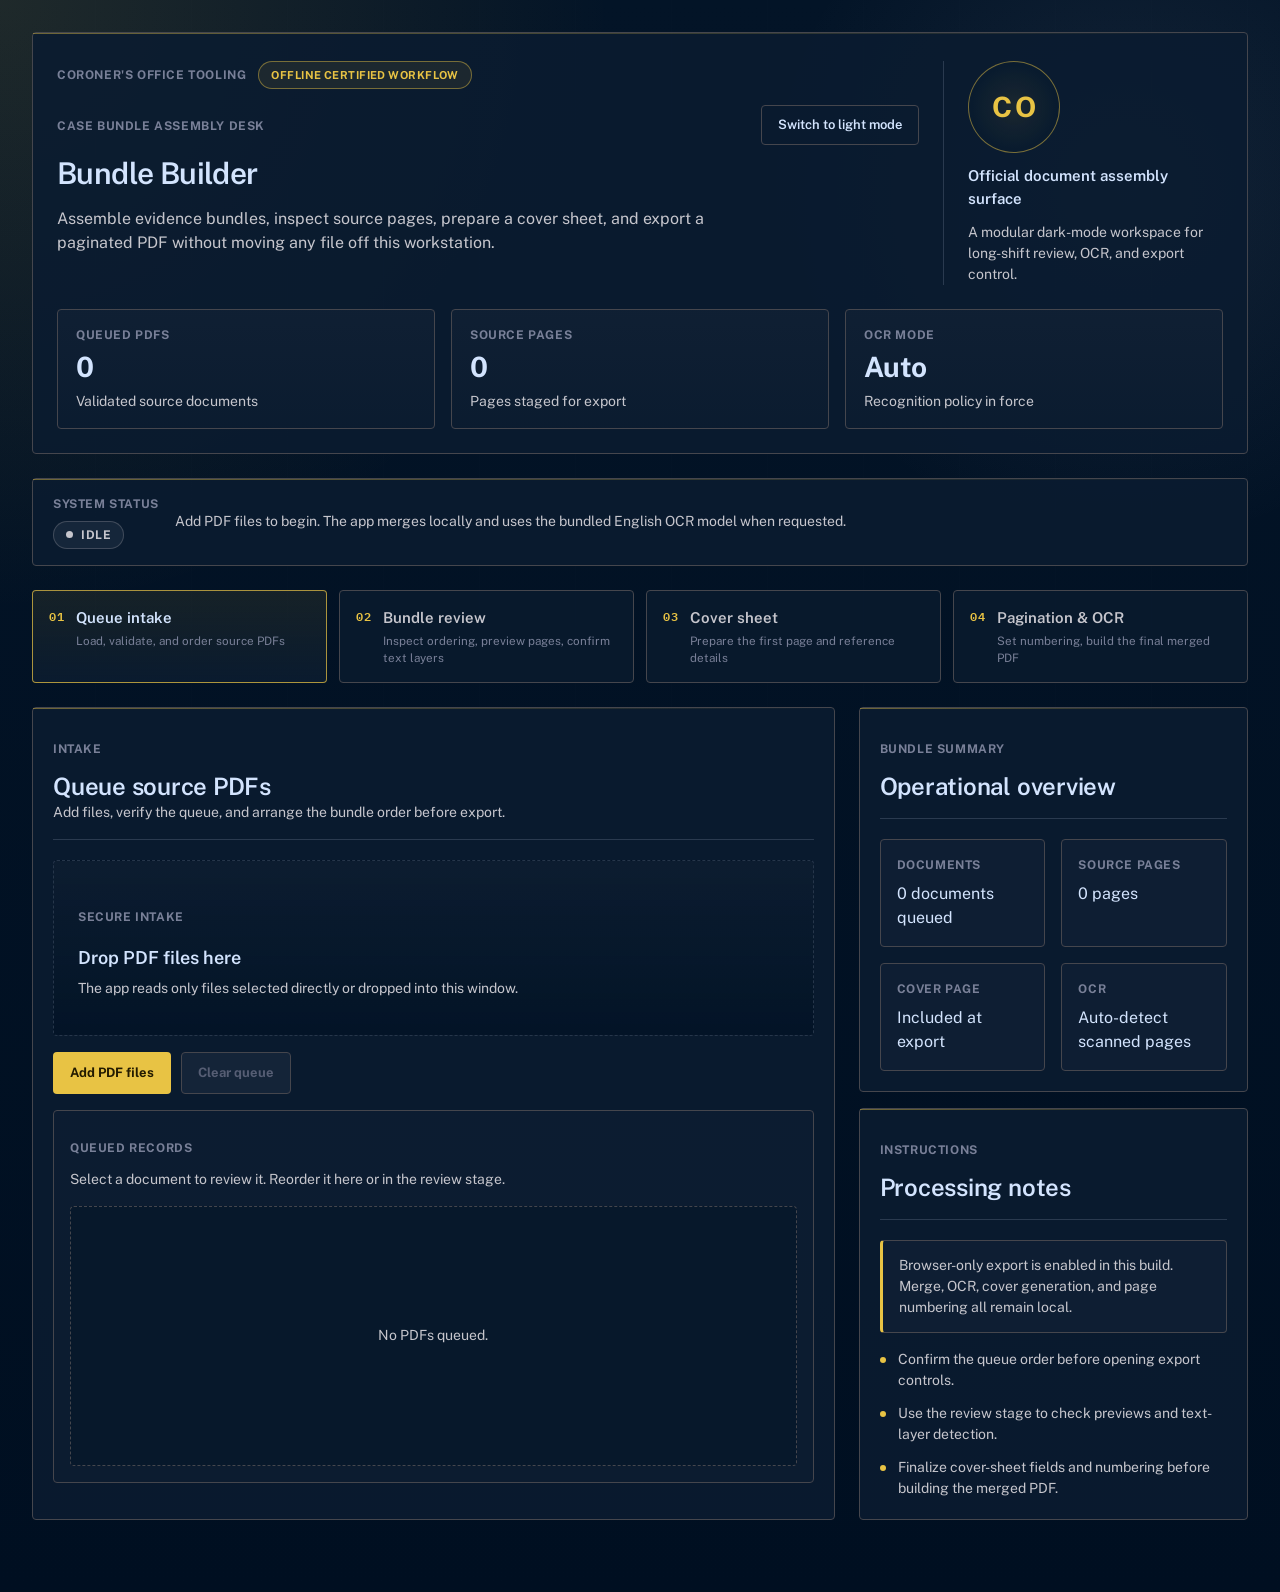
==== commit ef4ce144: "Add design system, fonts and refactor CSS Introduce a new DESIGN.md (Coroner's Office Tooling) with " ====
--- a/index.html
+++ b/index.html
@@ -16,221 +16,402 @@
   </head>
   <body>
     <div class="app-shell">
-      <header class="app-header">
-        <div class="eyebrow"><span class="brand-line" aria-hidden="true"></span>Coroner's Office Tooling</div>
-        <div class="title-row">
-          <h1>Bundle Builder</h1>
-          <span class="version-chip">v1.4</span>
-          <button class="theme-toggle" id="themeToggle" type="button" aria-pressed="false">Switch to light mode</button>
+      <header class="app-header panel panel-hero">
+        <div class="hero-grid">
+          <div class="hero-copy">
+            <div class="eyebrow-row">
+              <div class="eyebrow">
+                <span class="brand-line" aria-hidden="true"></span>
+                Coroner's Office Tooling
+              </div>
+              <span class="hero-chip hero-chip-accent">Offline certified workflow</span>
+            </div>
+
+            <div class="title-row">
+              <div class="title-copy">
+                <p class="header-label">Case Bundle Assembly Desk</p>
+                <h1>Bundle Builder</h1>
+              </div>
+              <button
+                class="theme-toggle"
+                id="themeToggle"
+                type="button"
+                aria-pressed="false"
+              >
+                Switch to light mode
+              </button>
+            </div>
+
+            <p class="subtitle">
+              Assemble evidence bundles, inspect source pages, prepare a cover
+              sheet, and export a paginated PDF without moving any file off this
+              workstation.
+            </p>
+          </div>
+
+          <aside class="hero-seal-panel" aria-label="Official workspace note">
+            <div class="seal-mark" aria-hidden="true">CO</div>
+            <p class="hero-seal-title">Official document assembly surface</p>
+            <p class="hero-seal-copy">
+              A modular dark-mode workspace for long-shift review, OCR, and
+              export control.
+            </p>
+          </aside>
         </div>
-        <p class="subtitle">Portable PDF bundling. No network. Files stay on this machine.</p>
 
         <div class="metrics" aria-label="Bundle summary">
           <article class="metric-card">
-            <span>Queued PDFs</span>
+            <span class="metric-label">Queued PDFs</span>
             <strong id="metricDocuments">0</strong>
+            <span class="metric-detail">Validated source documents</span>
           </article>
           <article class="metric-card">
-            <span>Source pages</span>
+            <span class="metric-label">Source pages</span>
             <strong id="metricPages">0</strong>
+            <span class="metric-detail">Pages staged for export</span>
           </article>
           <article class="metric-card">
-            <span>OCR mode</span>
+            <span class="metric-label">OCR mode</span>
             <strong id="metricOcrMode">Auto</strong>
+            <span class="metric-detail">Recognition policy in force</span>
           </article>
         </div>
       </header>
 
       <section class="status-strip" aria-live="polite">
-        <span class="status-badge" id="statusBadge" data-tone="idle">Idle</span>
+        <div class="status-strip-label">
+          <p class="panel-kicker">System status</p>
+          <span class="status-badge" id="statusBadge" data-tone="idle">Idle</span>
+        </div>
         <p class="status-text" id="statusText">
-          Add PDF files to begin. The app merges locally and uses the bundled English OCR model when requested.
+          Add PDF files to begin. The app merges locally and uses the bundled
+          English OCR model when requested.
         </p>
       </section>
 
       <nav class="tabs" id="tabList" role="tablist" aria-label="Workflow tabs">
-        <button class="tab is-active" id="tab-build" data-tab="build" role="tab" aria-selected="true" aria-controls="panel-build">
-          Build Bundle
+        <button
+          class="tab is-active"
+          id="tab-build"
+          data-tab="build"
+          role="tab"
+          aria-selected="true"
+          aria-controls="panel-build"
+        >
+          <span class="tab-index">01</span>
+          <span class="tab-copy">
+            <strong>Queue intake</strong>
+            <small>Load, validate, and order source PDFs</small>
+          </span>
         </button>
-        <button class="tab" id="tab-review" data-tab="review" role="tab" aria-selected="false" aria-controls="panel-review">
-          Review Bundle
+        <button
+          class="tab"
+          id="tab-review"
+          data-tab="review"
+          role="tab"
+          aria-selected="false"
+          aria-controls="panel-review"
+        >
+          <span class="tab-index">02</span>
+          <span class="tab-copy">
+            <strong>Bundle review</strong>
+            <small>Inspect ordering, preview pages, confirm text layers</small>
+          </span>
         </button>
-        <button class="tab" id="tab-cover" data-tab="cover" role="tab" aria-selected="false" aria-controls="panel-cover">
-          Cover Page
+        <button
+          class="tab"
+          id="tab-cover"
+          data-tab="cover"
+          role="tab"
+          aria-selected="false"
+          aria-controls="panel-cover"
+        >
+          <span class="tab-index">03</span>
+          <span class="tab-copy">
+            <strong>Cover sheet</strong>
+            <small>Prepare the first page and reference details</small>
+          </span>
         </button>
-        <button class="tab" id="tab-pagination" data-tab="pagination" role="tab" aria-selected="false" aria-controls="panel-pagination">
-          Pagination
+        <button
+          class="tab"
+          id="tab-pagination"
+          data-tab="pagination"
+          role="tab"
+          aria-selected="false"
+          aria-controls="panel-pagination"
+        >
+          <span class="tab-index">04</span>
+          <span class="tab-copy">
+            <strong>Pagination &amp; OCR</strong>
+            <small>Set numbering, build the final merged PDF</small>
+          </span>
         </button>
       </nav>
 
-      <main>
-        <section class="tab-panel" id="panel-build" data-panel="build" role="tabpanel" aria-labelledby="tab-build">
-          <div class="workspace two-up">
-            <article class="panel">
+      <main class="app-main">
+        <section
+          class="tab-panel"
+          id="panel-build"
+          data-panel="build"
+          role="tabpanel"
+          aria-labelledby="tab-build"
+        >
+          <div class="layout-grid">
+            <article class="panel span-8">
               <div class="panel-header">
                 <div>
-                  <p class="panel-kicker">Input</p>
-                  <h2>Queue PDFs</h2>
+                  <p class="panel-kicker">Intake</p>
+                  <h2>Queue source PDFs</h2>
                   <p class="panel-copy">
-                    Add files, confirm their order, and remove anything that should not be included.
+                    Add files, verify the queue, and arrange the bundle order
+                    before export.
                   </p>
                 </div>
               </div>
 
               <div class="stack">
-                <div class="dropzone" id="dropzone" tabindex="0" role="button" aria-describedby="dropzoneHint">
-                  <h3 style="margin: 0;">Drop PDF files here</h3>
+                <div
+                  class="dropzone"
+                  id="dropzone"
+                  tabindex="0"
+                  role="button"
+                  aria-describedby="dropzoneHint"
+                >
+                  <p class="dropzone-label">Secure intake</p>
+                  <h3>Drop PDF files here</h3>
                   <p class="help-text" id="dropzoneHint">
-                    The app reads only files that are selected directly or dropped onto this window.
+                    The app reads only files selected directly or dropped into
+                    this window.
                   </p>
                 </div>
 
                 <div class="button-row">
                   <label class="button button-primary file-button">
                     Add PDF files
-                    <input id="fileInput" type="file" accept=".pdf,application/pdf" multiple />
+                    <input
+                      id="fileInput"
+                      type="file"
+                      accept=".pdf,application/pdf"
+                      multiple
+                    />
                   </label>
-                  <button class="button button-secondary" id="clearQueueButton" type="button">Clear queue</button>
-                </div>
-
-                <p class="help-text">Select an item to review it. Use the queue controls to set the final bundle order.</p>
-
-                <ul class="queue-list" id="queueList">
-                  <li class="empty-state">No PDFs queued.</li>
-                </ul>
+                  <button
+                    class="button button-secondary"
+                    id="clearQueueButton"
+                    type="button"
+                  >
+                    Clear queue
+                  </button>
+                </div>
+
+                <div class="list-shell">
+                  <div class="subsection-header">
+                    <div>
+                      <p class="panel-kicker">Queued records</p>
+                      <p class="panel-copy">
+                        Select a document to review it. Reorder it here or in
+                        the review stage.
+                      </p>
+                    </div>
+                  </div>
+
+                  <ul class="queue-list" id="queueList">
+                    <li class="empty-state">No PDFs queued.</li>
+                  </ul>
+                </div>
               </div>
             </article>
 
-            <article class="panel">
+            <div class="stack-column span-4">
+              <article class="panel">
+                <div class="panel-header">
+                  <div>
+                    <p class="panel-kicker">Bundle summary</p>
+                    <h2>Operational overview</h2>
+                  </div>
+                </div>
+
+                <div class="summary-grid">
+                  <dl class="summary-card">
+                    <dt>Documents</dt>
+                    <dd id="summaryDocuments">0 queued</dd>
+                  </dl>
+                  <dl class="summary-card">
+                    <dt>Source pages</dt>
+                    <dd id="summaryPages">0 pages</dd>
+                  </dl>
+                  <dl class="summary-card">
+                    <dt>Cover page</dt>
+                    <dd id="summaryCover">Included at export</dd>
+                  </dl>
+                  <dl class="summary-card">
+                    <dt>OCR</dt>
+                    <dd id="summaryOcr">Auto-detect scanned pages</dd>
+                  </dl>
+                </div>
+              </article>
+
+              <article class="panel">
+                <div class="panel-header">
+                  <div>
+                    <p class="panel-kicker">Instructions</p>
+                    <h2>Processing notes</h2>
+                  </div>
+                </div>
+
+                <div class="stack">
+                  <div class="notice">
+                    Browser-only export is enabled in this build. Merge, OCR,
+                    cover generation, and page numbering all remain local.
+                  </div>
+                  <ul class="check-list">
+                    <li class="help-text">
+                      Confirm the queue order before opening export controls.
+                    </li>
+                    <li class="help-text">
+                      Use the review stage to check previews and text-layer
+                      detection.
+                    </li>
+                    <li class="help-text">
+                      Finalize cover-sheet fields and numbering before building
+                      the merged PDF.
+                    </li>
+                  </ul>
+                </div>
+              </article>
+            </div>
+          </div>
+        </section>
+
+        <section
+          class="tab-panel"
+          id="panel-review"
+          data-panel="review"
+          role="tabpanel"
+          aria-labelledby="tab-review"
+          hidden
+        >
+          <article class="panel">
+            <div class="panel-header">
+              <div>
+                <p class="panel-kicker">Review</p>
+                <h2>Bundle inspection desk</h2>
+                <p class="panel-copy">
+                  Keep the order in view, drag records into place, and inspect
+                  the selected page while you work.
+                </p>
+              </div>
+            </div>
+
+            <div class="review-layout">
+              <aside class="review-sidebar">
+                <div class="review-sidebar-header">
+                  <p class="panel-kicker">Bundle order</p>
+                  <h3>Drag to reorder</h3>
+                  <p class="panel-copy">
+                    Click any record to preview it. Drag items to set the final
+                    export order.
+                  </p>
+                </div>
+
+                <div class="list-shell">
+                  <ul class="document-list" id="reviewList">
+                    <li class="empty-state">
+                      Add PDFs in Queue Intake before opening review.
+                    </li>
+                  </ul>
+                </div>
+              </aside>
+
+              <div class="review-stage">
+                <div class="review-meta-grid">
+                  <article class="review-meta-card review-meta-card-wide">
+                    <span class="review-meta-label">Document</span>
+                    <strong id="reviewDocName">No document selected</strong>
+                    <p class="review-meta-note" id="reviewHeaderStatus">
+                      Header check pending
+                    </p>
+                  </article>
+                  <article class="review-meta-card">
+                    <span class="review-meta-label">Bundle order</span>
+                    <strong id="reviewBundlePosition">0 of 0</strong>
+                  </article>
+                  <article class="review-meta-card">
+                    <span class="review-meta-label">Pages</span>
+                    <strong id="reviewDocPages">0</strong>
+                  </article>
+                  <article class="review-meta-card">
+                    <span class="review-meta-label">Text layer</span>
+                    <strong id="reviewTextLayerStatus">Select a page</strong>
+                  </article>
+                </div>
+
+                <div class="preview-shell review-preview-shell">
+                  <div class="preview-toolbar review-preview-toolbar">
+                    <div class="review-preview-copy">
+                      <p class="panel-kicker">Preview</p>
+                      <h3>Selected page</h3>
+                      <p class="panel-copy">
+                        The preview refreshes when you change page, switch
+                        documents, or reorder the bundle.
+                      </p>
+                    </div>
+
+                    <div class="review-toolbar-actions">
+                      <div class="button-row">
+                        <button
+                          class="button button-secondary"
+                          id="reviewPrevPageButton"
+                          type="button"
+                        >
+                          Prev page
+                        </button>
+                        <button
+                          class="button button-secondary"
+                          id="reviewNextPageButton"
+                          type="button"
+                        >
+                          Next page
+                        </button>
+                      </div>
+                      <div class="page-indicator" id="reviewPageIndicator">
+                        Page 0 of 0
+                      </div>
+                    </div>
+                  </div>
+
+                  <div
+                    class="canvas-wrap review-canvas-stage"
+                    id="reviewCanvasWrap"
+                  >
+                    <div class="empty-state" id="reviewEmptyState">
+                      Select a document from the list to preview a page.
+                    </div>
+                    <canvas id="reviewCanvas" hidden></canvas>
+                  </div>
+                </div>
+              </div>
+            </div>
+          </article>
+        </section>
+
+        <section
+          class="tab-panel"
+          id="panel-cover"
+          data-panel="cover"
+          role="tabpanel"
+          aria-labelledby="tab-cover"
+          hidden
+        >
+          <div class="layout-grid">
+            <article class="panel span-6">
               <div class="panel-header">
                 <div>
-                  <p class="panel-kicker">Summary</p>
-                  <h2>Bundle overview</h2>
-                  <p class="panel-copy">The queue summary updates as files are added or removed.</p>
-                </div>
-              </div>
-
-              <div class="summary-grid">
-                <dl class="summary-card">
-                  <dt>Documents</dt>
-                  <dd id="summaryDocuments">0 queued</dd>
-                </dl>
-                <dl class="summary-card">
-                  <dt>Source pages</dt>
-                  <dd id="summaryPages">0 pages</dd>
-                </dl>
-                <dl class="summary-card">
-                  <dt>Cover page</dt>
-                  <dd id="summaryCover">Included at export</dd>
-                </dl>
-                <dl class="summary-card">
-                  <dt>OCR</dt>
-                  <dd id="summaryOcr">Auto-detect scanned pages</dd>
-                </dl>
-              </div>
-
-              <div class="stack" style="margin-top: 16px;">
-                <div class="notice">
-                  Browser-only export is enabled in this build. Merge, OCR, cover generation, and page numbering all stay local.
-                </div>
-                <ul class="check-list">
-                  <li class="help-text">Review PDF order before exporting.</li>
-                  <li class="help-text">Check the Review Bundle tab for page previews and text-layer detection.</li>
-                  <li class="help-text">Use the Cover Page and Pagination tabs to finalize the output.</li>
-                </ul>
-              </div>
-            </article>
-          </div>
-        </section>
-
-        <section class="tab-panel" id="panel-review" data-panel="review" role="tabpanel" aria-labelledby="tab-review" hidden>
-          <div class="workspace">
-            <article class="panel">
-              <div class="panel-header">
-                <div>
-                  <p class="panel-kicker">Review</p>
-                  <h2>Live bundle review</h2>
-                  <p class="panel-copy">
-                    Keep the bundle order in view, drag documents into place, and inspect the selected page as you work.
-                  </p>
-                </div>
-              </div>
-
-              <div class="review-layout">
-                <aside class="review-sidebar">
-                  <div class="review-sidebar-header">
-                    <p class="panel-kicker">Bundle order</p>
-                    <h3>Drag to reorder</h3>
-                    <p class="panel-copy">
-                      The list reflects the current export order. Drag any document to move it, then click to preview it.
-                    </p>
-                  </div>
-
-                  <ul class="document-list" id="reviewList">
-                    <li class="empty-state">Add PDFs in Build Bundle before opening review.</li>
-                  </ul>
-                </aside>
-
-                <div class="review-stage">
-                  <div class="review-meta-grid">
-                    <article class="review-meta-card review-meta-card-wide">
-                      <span class="review-meta-label">Document</span>
-                      <strong id="reviewDocName">No document selected</strong>
-                      <p class="review-meta-note" id="reviewHeaderStatus">Header check pending</p>
-                    </article>
-                    <article class="review-meta-card">
-                      <span class="review-meta-label">Bundle order</span>
-                      <strong id="reviewBundlePosition">0 of 0</strong>
-                    </article>
-                    <article class="review-meta-card">
-                      <span class="review-meta-label">Pages</span>
-                      <strong id="reviewDocPages">0</strong>
-                    </article>
-                    <article class="review-meta-card">
-                      <span class="review-meta-label">Text layer</span>
-                      <strong id="reviewTextLayerStatus">Select a page</strong>
-                    </article>
-                  </div>
-
-                  <div class="preview-shell review-preview-shell">
-                    <div class="preview-toolbar review-preview-toolbar">
-                      <div class="review-preview-copy">
-                        <p class="panel-kicker">Preview</p>
-                        <h3>Selected page</h3>
-                        <p class="panel-copy">The preview refreshes as soon as you change page, switch documents, or reorder the bundle.</p>
-                      </div>
-
-                      <div class="review-toolbar-actions">
-                        <div class="button-row">
-                          <button class="button button-secondary" id="reviewPrevPageButton" type="button">Prev page</button>
-                          <button class="button button-secondary" id="reviewNextPageButton" type="button">Next page</button>
-                        </div>
-                        <div class="page-indicator" id="reviewPageIndicator">Page 0 of 0</div>
-                      </div>
-                    </div>
-
-                    <div class="canvas-wrap review-canvas-stage" id="reviewCanvasWrap">
-                      <div class="empty-state" id="reviewEmptyState">
-                        Select a document from the list to preview a page.
-                      </div>
-                      <canvas id="reviewCanvas" hidden></canvas>
-                    </div>
-                  </div>
-                </div>
-              </div>
-            </article>
-          </div>
-        </section>
-
-        <section class="tab-panel" id="panel-cover" data-panel="cover" role="tabpanel" aria-labelledby="tab-cover" hidden>
-          <div class="workspace two-up">
-            <article class="panel">
-              <div class="panel-header">
-                <div>
-                  <p class="panel-kicker">Cover</p>
+                  <p class="panel-kicker">Cover sheet</p>
                   <h2>Draft the first page</h2>
                   <p class="panel-copy">
-                    The generated cover page is added at export. Edit the fields below to set the output.
+                    The generated cover page is added at export. Update the
+                    fields below to prepare the output.
                   </p>
                 </div>
               </div>
@@ -266,163 +447,237 @@
                   <input id="includeCover" type="checkbox" checked />
                   <span>
                     <strong>Include generated cover page</strong><br />
-                    <span class="field-hint">Turn this off to export the merged source PDFs without a generated first page.</span>
+                    <span class="field-hint">
+                      Turn this off to export the merged source PDFs without a
+                      generated first page.
+                    </span>
                   </span>
                 </label>
               </div>
             </article>
 
-            <article class="panel">
+            <article class="panel span-6">
               <div class="panel-header">
                 <div>
                   <p class="panel-kicker">Preview</p>
                   <h2>Cover preview</h2>
+                  <p class="panel-copy">
+                    A live draft of the title page using the current field
+                    values.
+                  </p>
                 </div>
               </div>
 
               <div class="cover-sheet">
-                <h3 id="coverPreviewTitle"></h3>
-                <p class="cover-subtitle" id="coverPreviewSubtitle"></p>
-
-                <dl class="cover-meta">
+                <div class="cover-sheet-header">
+                  <div class="cover-mini-seal" aria-hidden="true">CO</div>
                   <div>
-                    <dt>Reference</dt>
-                    <dd id="coverPreviewReference"></dd>
-                  </div>
-                  <div>
-                    <dt>Prepared by</dt>
-                    <dd id="coverPreviewPreparedBy"></dd>
-                  </div>
-                  <div>
-                    <dt>Documents</dt>
-                    <dd id="coverPreviewDocumentCount">0 queued</dd>
-                  </div>
-                  <div>
-                    <dt>Source pages</dt>
-                    <dd id="coverPreviewPageCount">0 pages</dd>
-                  </div>
-                </dl>
-
-                <p class="cover-note" id="coverPreviewNote" hidden></p>
+                    <p class="cover-sheet-kicker">Prepared case bundle</p>
+                    <p class="cover-sheet-copy">
+                      Generated locally for official review
+                    </p>
+                  </div>
+                </div>
+
+                <div class="cover-sheet-body">
+                  <h3 id="coverPreviewTitle"></h3>
+                  <p class="cover-subtitle" id="coverPreviewSubtitle"></p>
+
+                  <dl class="cover-meta">
+                    <div>
+                      <dt>Reference</dt>
+                      <dd id="coverPreviewReference"></dd>
+                    </div>
+                    <div>
+                      <dt>Prepared by</dt>
+                      <dd id="coverPreviewPreparedBy"></dd>
+                    </div>
+                    <div>
+                      <dt>Documents</dt>
+                      <dd id="coverPreviewDocumentCount">0 queued</dd>
+                    </div>
+                    <div>
+                      <dt>Source pages</dt>
+                      <dd id="coverPreviewPageCount">0 pages</dd>
+                    </div>
+                  </dl>
+
+                  <p class="cover-note" id="coverPreviewNote" hidden></p>
+                </div>
               </div>
             </article>
           </div>
         </section>
 
-        <section class="tab-panel" id="panel-pagination" data-panel="pagination" role="tabpanel" aria-labelledby="tab-pagination" hidden>
-          <div class="workspace">
-            <div class="pagination-grid">
-              <article class="panel">
-                <div class="panel-header">
-                  <div>
-                    <p class="panel-kicker">Export</p>
-                    <h2>Pagination and OCR</h2>
-                    <p class="panel-copy">Set page labels, choose the OCR mode, and build the merged bundle.</p>
-                  </div>
-                </div>
-
-                <div class="field-grid">
-                  <div class="split-row">
-                    <div class="field">
-                      <label for="pagePrefix">Page prefix</label>
-                      <input id="pagePrefix" type="text" value="" />
-                    </div>
-                    <div class="field">
-                      <label for="pageStart">Start number</label>
-                      <input id="pageStart" type="number" min="1" step="1" value="1" />
-                    </div>
-                  </div>
-
-                  <div class="split-row">
-                    <div class="field">
-                      <label for="pagePosition">Page label position</label>
-                      <select id="pagePosition">
-                        <option value="bottom-right">Bottom right</option>
-                        <option value="bottom-center">Bottom center</option>
-                        <option value="bottom-left">Bottom left</option>
-                      </select>
-                    </div>
-                    <div class="field">
-                      <label for="ocrMode">OCR mode</label>
-                      <select id="ocrMode">
-                        <option value="auto">Auto-detect scanned pages</option>
-                        <option value="all">OCR every source page</option>
-                        <option value="off">Do not run OCR</option>
-                      </select>
-                    </div>
-                  </div>
-
-                  <label class="checkbox-row">
-                    <input id="applyPagination" type="checkbox" checked />
-                    <span>
-                      <strong>Apply page labels</strong><br />
-                      <span class="field-hint">Turn this off to merge the PDF without stamped page numbers.</span>
-                    </span>
-                  </label>
-
-                  <label class="checkbox-row">
-                    <input id="includeIndexPage" type="checkbox" />
-                    <span>
-                      <strong>Add document index page</strong><br />
-                      <span class="field-hint">Adds an index page that lists each queued document and its starting page.</span>
-                    </span>
-                  </label>
-
-
-                  <div class="field">
-                    <label for="outputFilename">Output filename</label>
-                    <input id="outputFilename" type="text" value="bundle-builder.pdf" />
-                  </div>
-
-                  <div class="button-row">
-                    <button class="button button-primary" id="buildBundleButton" type="button">Build merged PDF</button>
-                  </div>
-
-                  <div class="notice">
-                    OCR uses the bundled English model. Large bundles can take time when pages need recognition.
-                  </div>
-                </div>
-              </article>
-
-              <article class="panel">
-                <div class="panel-header">
-                  <div>
-                    <p class="panel-kicker">Output</p>
-                    <h2>Build result</h2>
-                    <p class="panel-copy">Download the merged PDF or review it directly in the browser after export.</p>
-                  </div>
-                </div>
-
-                <div class="result-shell">
-                  <p class="meta-text" id="exportSummaryText">No merged PDF has been built yet.</p>
-
-                  <div class="result-links">
-                    <a class="button button-primary is-disabled" id="downloadLink" href="#" download="bundle-builder.pdf" aria-disabled="true">
-                      Download merged PDF
-                    </a>
-                    <a class="button button-secondary is-disabled" id="openLink" href="#" target="_blank" rel="noopener" aria-disabled="true">
-                      Open merged PDF
-                    </a>
-                  </div>
-
-                  <iframe class="result-preview" id="resultPreview" title="Merged PDF preview" hidden></iframe>
-                </div>
-              </article>
-            </div>
-
-            <article class="panel">
+        <section
+          class="tab-panel"
+          id="panel-pagination"
+          data-panel="pagination"
+          role="tabpanel"
+          aria-labelledby="tab-pagination"
+          hidden
+        >
+          <div class="layout-grid">
+            <article class="panel span-5">
               <div class="panel-header">
                 <div>
-                  <p class="panel-kicker">Status</p>
-                  <h2>Build log</h2>
-                </div>
-              </div>
-
-              <div class="log-shell">
-                <pre class="log-output" id="logOutput">Waiting for the first bundle build.</pre>
+                  <p class="panel-kicker">Export controls</p>
+                  <h2>Pagination and OCR</h2>
+                  <p class="panel-copy">
+                    Set page labels, choose recognition mode, and build the
+                    merged bundle.
+                  </p>
+                </div>
+              </div>
+
+              <div class="field-grid">
+                <div class="split-row">
+                  <div class="field">
+                    <label for="pagePrefix">Page prefix</label>
+                    <input id="pagePrefix" type="text" value="" />
+                  </div>
+                  <div class="field">
+                    <label for="pageStart">Start number</label>
+                    <input
+                      id="pageStart"
+                      type="number"
+                      min="1"
+                      step="1"
+                      value="1"
+                    />
+                  </div>
+                </div>
+
+                <div class="split-row">
+                  <div class="field">
+                    <label for="pagePosition">Page label position</label>
+                    <select id="pagePosition">
+                      <option value="bottom-right">Bottom right</option>
+                      <option value="bottom-center">Bottom center</option>
+                      <option value="bottom-left">Bottom left</option>
+                    </select>
+                  </div>
+                  <div class="field">
+                    <label for="ocrMode">OCR mode</label>
+                    <select id="ocrMode">
+                      <option value="auto">Auto-detect scanned pages</option>
+                      <option value="all">OCR every source page</option>
+                      <option value="off">Do not run OCR</option>
+                    </select>
+                  </div>
+                </div>
+
+                <label class="checkbox-row">
+                  <input id="applyPagination" type="checkbox" checked />
+                  <span>
+                    <strong>Apply page labels</strong><br />
+                    <span class="field-hint">
+                      Turn this off to merge the PDF without stamped page
+                      numbers.
+                    </span>
+                  </span>
+                </label>
+
+                <label class="checkbox-row">
+                  <input id="includeIndexPage" type="checkbox" />
+                  <span>
+                    <strong>Add document index page</strong><br />
+                    <span class="field-hint">
+                      Adds an index page that lists each queued document and its
+                      starting page.
+                    </span>
+                  </span>
+                </label>
+
+                <div class="field">
+                  <label for="outputFilename">Output filename</label>
+                  <input
+                    id="outputFilename"
+                    type="text"
+                    value="bundle-builder.pdf"
+                  />
+                </div>
+
+                <div class="button-row">
+                  <button
+                    class="button button-primary"
+                    id="buildBundleButton"
+                    type="button"
+                  >
+                    Build merged PDF
+                  </button>
+                </div>
+
+                <div class="notice">
+                  OCR uses the bundled English model. Larger bundles can take
+                  time when recognition is required.
+                </div>
+              </div>
+            </article>
+
+            <article class="panel span-7">
+              <div class="panel-header">
+                <div>
+                  <p class="panel-kicker">Output</p>
+                  <h2>Build result</h2>
+                  <p class="panel-copy">
+                    Download the merged PDF or review it directly in the browser
+                    after export.
+                  </p>
+                </div>
+              </div>
+
+              <div class="result-shell">
+                <p class="meta-text" id="exportSummaryText">
+                  No merged PDF has been built yet.
+                </p>
+
+                <div class="result-links">
+                  <a
+                    class="button button-primary is-disabled"
+                    id="downloadLink"
+                    href="#"
+                    download="bundle-builder.pdf"
+                    aria-disabled="true"
+                  >
+                    Download merged PDF
+                  </a>
+                  <a
+                    class="button button-secondary is-disabled"
+                    id="openLink"
+                    href="#"
+                    target="_blank"
+                    rel="noopener"
+                    aria-disabled="true"
+                  >
+                    Open merged PDF
+                  </a>
+                </div>
+
+                <iframe
+                  class="result-preview"
+                  id="resultPreview"
+                  title="Merged PDF preview"
+                  hidden
+                ></iframe>
               </div>
             </article>
           </div>
+
+          <article class="panel">
+            <div class="panel-header">
+              <div>
+                <p class="panel-kicker">Build log</p>
+                <h2>Processing trace</h2>
+              </div>
+            </div>
+
+            <div class="log-shell">
+              <pre class="log-output" id="logOutput">
+Waiting for the first bundle build.</pre
+              >
+            </div>
+          </article>
         </section>
       </main>
     </div>
--- a/assets/app.css
+++ b/assets/app.css
@@ -1,38 +1,22 @@
 @font-face {
-  font-family: "Courier Prime";
-  src: url("./fonts/courier-prime-400.ttf") format("truetype");
+  font-family: "Public Sans";
+  src: url("./fonts/public-sans-400.ttf") format("truetype");
   font-style: normal;
   font-weight: 400;
   font-display: swap;
 }
 
 @font-face {
-  font-family: "Courier Prime";
-  src: url("./fonts/courier-prime-700.ttf") format("truetype");
-  font-style: normal;
-  font-weight: 700;
-  font-display: swap;
-}
-
-@font-face {
-  font-family: "IBM Plex Sans";
-  src: url("./fonts/ibm-plex-sans-400.ttf") format("truetype");
-  font-style: normal;
-  font-weight: 400;
-  font-display: swap;
-}
-
-@font-face {
-  font-family: "IBM Plex Sans";
-  src: url("./fonts/ibm-plex-sans-600.ttf") format("truetype");
+  font-family: "Public Sans";
+  src: url("./fonts/public-sans-600.ttf") format("truetype");
   font-style: normal;
   font-weight: 600;
   font-display: swap;
 }
 
 @font-face {
-  font-family: "IBM Plex Sans";
-  src: url("./fonts/ibm-plex-sans-700.ttf") format("truetype");
+  font-family: "Public Sans";
+  src: url("./fonts/public-sans-700.ttf") format("truetype");
   font-style: normal;
   font-weight: 700;
   font-display: swap;
@@ -55,94 +39,69 @@
 }
 
 :root {
-  --paper: #15181d;
-  --paper-2: #1b2027;
-  --paper-3: #232a33;
-  --card: #1c232d;
-  --code-bg: #262f3a;
-  --ink: #edf2f7;
-  --ink-2: #dde4ec;
-  --ink-mute: #a7b1bf;
-  --ink-soft: #8d98a8;
-  --ink-ghost: #556173;
-  --navy: #4b8ecb;
-  --navy-2: #3a79b1;
-  --navy-3: #2f6798;
-  --navy-tint: #1a2d42;
-  --slate: #95a2b5;
-  --danger: #ee7b73;
-  --danger-tint: #412120;
-  --warn: #e4af63;
-  --warn-tint: #3f311c;
-  --ok: #7ed89a;
-  --ok-tint: #1f3a2b;
-  --info: #7bb8ff;
-  --info-tint: #1a2d42;
-  --border: #2a3442;
-  --border-soft: #334053;
-  --border-strong: #4b5d76;
-  --font-slab: "Courier Prime", "Courier New", ui-monospace, monospace;
-  --font-sans: "IBM Plex Sans", "Segoe UI", system-ui, sans-serif;
-  --font-mono: "IBM Plex Mono", "Courier Prime", ui-monospace, monospace;
-  --fs-eyebrow: 12px;
-  --fs-small: 13px;
-  --fs-body: 14px;
-  --fs-h3: 20px;
-  --fs-h2: 28px;
-  --fs-h1: 40px;
-  --lh-tight: 1.15;
-  --lh-snug: 1.35;
-  --lh-body: 1.55;
-  --ls-caps: 0.12em;
-  --sp-1: 4px;
-  --sp-2: 8px;
-  --sp-3: 12px;
-  --sp-4: 16px;
-  --sp-5: 20px;
-  --sp-6: 24px;
-  --sp-8: 32px;
-  --sp-10: 40px;
-  --r-2: 4px;
-  --r-3: 6px;
-  --r-4: 8px;
-  --r-pill: 999px;
-  --sh-1: 0 1px 0 rgba(0, 0, 0, 0.22), 0 0 0 1px var(--border);
-  --sh-2: 0 1px 2px rgba(0, 0, 0, 0.3), 0 0 0 1px var(--border);
-  --sh-focus: 0 0 0 3px rgba(75, 142, 203, 0.33);
-  --sh-inset: inset 0 1px 0 rgba(255, 255, 255, 0.03);
+  --background: #031427;
+  --background-strong: #000f21;
+  --surface: #0b1c30;
+  --surface-raised: #102034;
+  --surface-strong: #1b2b3f;
+  --surface-bright: #26364a;
+  --border: #45464d;
+  --border-soft: #2a3a4f;
+  --text: #d3e4fe;
+  --text-muted: #c6c6cd;
+  --text-soft: #798098;
+  --text-faint: #565e74;
+  --accent: #e8c344;
+  --accent-strong: #ae8d03;
+  --accent-ink: #231b00;
+  --error: #ffb4ab;
+  --error-ink: #690005;
+  --error-surface: #93000a;
+  --success: #c4c7c9;
+  --success-ink: #191c1e;
+  --focus-ring: 0 0 0 3px rgba(232, 195, 68, 0.2);
+  --font-sans: "Public Sans", "IBM Plex Sans", "Segoe UI", system-ui, sans-serif;
+  --font-mono: "IBM Plex Mono", ui-monospace, monospace;
+  --fs-headline-lg: 30px;
+  --fs-headline-md: 24px;
+  --fs-headline-sm: 18px;
+  --fs-body-lg: 16px;
+  --fs-body-md: 14px;
+  --fs-label: 12px;
+  --lh-tight: 1.2;
+  --lh-body: 1.5;
+  --ls-label: 0.05em;
+  --space-1: 4px;
+  --space-2: 8px;
+  --space-3: 12px;
+  --space-4: 16px;
+  --space-5: 20px;
+  --space-6: 24px;
+  --space-8: 32px;
+  --space-10: 40px;
+  --radius-sm: 2px;
+  --radius: 4px;
+  --radius-md: 6px;
+  --radius-lg: 8px;
 }
 
 :root[data-theme="light"] {
-  --paper: #f4f3ef;
-  --paper-2: #ecebe6;
-  --paper-3: #e3e2dc;
-  --card: #ffffff;
-  --code-bg: #ecebe6;
-  --ink: #1c1c1a;
-  --ink-2: #2b2b28;
-  --ink-mute: #6b6d72;
-  --ink-soft: #9a9a95;
-  --ink-ghost: #c6c4bd;
-  --navy: #1a3a5c;
-  --navy-2: #143052;
-  --navy-3: #0f2542;
-  --navy-tint: #e6ebf1;
-  --slate: #6e747d;
-  --danger: #9a2a22;
-  --danger-tint: #f3e3e0;
-  --warn: #a86a1a;
-  --warn-tint: #f4e8d1;
-  --ok: #2d6a3e;
-  --ok-tint: #e1ebdf;
-  --info: #1a3a5c;
-  --info-tint: #e6ebf1;
-  --border: #d8d6cf;
-  --border-soft: #e3e2dc;
-  --border-strong: #b9b6ad;
-  --sh-1: 0 1px 0 rgba(28, 28, 26, 0.04), 0 0 0 1px var(--border);
-  --sh-2: 0 1px 2px rgba(28, 28, 26, 0.05), 0 0 0 1px var(--border);
-  --sh-focus: 0 0 0 3px rgba(26, 58, 92, 0.25);
-  --sh-inset: inset 0 1px 0 rgba(28, 28, 26, 0.04);
+  --background: #f1eee7;
+  --background-strong: #e5dfd3;
+  --surface: #fffdfa;
+  --surface-raised: #f7f1e4;
+  --surface-strong: #ede5d5;
+  --surface-bright: #d9d0bf;
+  --border: #cbc2b3;
+  --border-soft: #ddd4c6;
+  --text: #213145;
+  --text-muted: #495767;
+  --text-soft: #677486;
+  --text-faint: #7b8693;
+  --accent: #ae8d03;
+  --accent-strong: #7c6500;
+  --accent-ink: #201800;
+  --focus-ring: 0 0 0 3px rgba(174, 141, 3, 0.18);
 }
 
 * {
@@ -164,12 +123,44 @@
 
 body {
   margin: 0;
-  background: var(--paper);
-  color: var(--ink);
+  background:
+    radial-gradient(circle at top left, rgba(232, 195, 68, 0.12), transparent 30%),
+    radial-gradient(circle at 88% 12%, rgba(190, 198, 224, 0.09), transparent 20%),
+    linear-gradient(180deg, var(--background), var(--background-strong));
+  color: var(--text);
   font-family: var(--font-sans);
-  font-size: var(--fs-body);
+  font-size: var(--fs-body-md);
   line-height: var(--lh-body);
   -webkit-font-smoothing: antialiased;
+  position: relative;
+}
+
+body::before {
+  content: "";
+  position: fixed;
+  inset: 0;
+  pointer-events: none;
+  background:
+    linear-gradient(rgba(255, 255, 255, 0.02), rgba(255, 255, 255, 0.02)),
+    repeating-linear-gradient(
+      90deg,
+      transparent,
+      transparent 95px,
+      rgba(255, 255, 255, 0.025) 96px
+    );
+  opacity: 0.35;
+}
+
+:root[data-theme="light"] body::before {
+  background:
+    linear-gradient(rgba(33, 49, 69, 0.025), rgba(33, 49, 69, 0.025)),
+    repeating-linear-gradient(
+      90deg,
+      transparent,
+      transparent 95px,
+      rgba(33, 49, 69, 0.045) 96px
+    );
+  opacity: 0.35;
 }
 
 button,
@@ -190,237 +181,458 @@
 code {
   font-family: var(--font-mono);
   font-size: 0.92em;
-  background: var(--code-bg);
-  padding: 1px 6px;
-  border: 1px solid var(--border-soft);
-  border-radius: var(--r-2);
+  padding: 2px 6px;
+  border: 1px solid var(--border);
+  border-radius: var(--radius-sm);
+  background: var(--surface-raised);
 }
 
 *:focus-visible {
   outline: none;
-  box-shadow: var(--sh-focus);
+  box-shadow: var(--focus-ring);
+}
+
+[hidden] {
+  display: none !important;
 }
 
 .app-shell {
-  max-width: 1240px;
+  max-width: 1420px;
   margin: 0 auto;
-  padding: 40px 48px 80px;
+  padding: var(--space-8) var(--space-8) 72px;
+  position: relative;
+  z-index: 1;
+}
+
+.app-main {
+  display: grid;
+  gap: var(--space-6);
+}
+
+.panel,
+.status-strip {
+  background: rgba(11, 28, 48, 0.88);
+  border: 1px solid var(--border);
+  border-radius: var(--radius);
+  position: relative;
+}
+
+:root[data-theme="light"] .panel,
+:root[data-theme="light"] .status-strip {
+  background: rgba(255, 253, 250, 0.92);
+}
+
+.panel {
+  padding: var(--space-5);
+}
+
+.panel::before,
+.status-strip::before {
+  content: "";
+  position: absolute;
+  top: 0;
+  left: 0;
+  right: 0;
+  height: 1px;
+  background: linear-gradient(
+    90deg,
+    rgba(232, 195, 68, 0.45),
+    rgba(232, 195, 68, 0)
+  );
+}
+
+.panel-hero {
+  padding: 28px 24px 24px;
+  margin-bottom: var(--space-6);
+}
+
+.hero-grid {
+  display: grid;
+  grid-template-columns: minmax(0, 1.55fr) minmax(280px, 0.45fr);
+  gap: var(--space-6);
+  align-items: start;
+}
+
+.hero-copy {
+  display: grid;
+  gap: var(--space-4);
+}
+
+.eyebrow-row {
+  display: flex;
+  flex-wrap: wrap;
+  align-items: center;
+  gap: var(--space-3);
 }
 
 .brand-line {
-  display: inline-block;
   width: 28px;
   height: 2px;
-  margin-right: 12px;
-  background: var(--slate);
-  vertical-align: middle;
-}
-
-.eyebrow {
+  background: var(--accent);
+  flex: 0 0 auto;
+}
+
+.eyebrow,
+.panel-kicker,
+.header-label,
+.metric-label,
+.summary-card dt,
+.review-meta-label,
+.field label,
+.field > span:first-child,
+.cover-meta dt,
+.cover-sheet-kicker,
+.status-badge,
+.tab-index,
+.dropzone-label {
+  font-size: var(--fs-label);
+  font-weight: 700;
+  letter-spacing: var(--ls-label);
+  text-transform: uppercase;
+}
+
+.eyebrow,
+.panel-kicker,
+.header-label,
+.metric-label,
+.summary-card dt,
+.review-meta-label,
+.cover-meta dt,
+.cover-sheet-kicker,
+.dropzone-label {
+  color: var(--text-soft);
+}
+
+.hero-chip {
   display: inline-flex;
   align-items: center;
-  gap: 12px;
-  font-size: var(--fs-eyebrow);
-  font-weight: 600;
-  letter-spacing: var(--ls-caps);
+  min-height: 28px;
+  padding: 0 var(--space-3);
+  border: 1px solid var(--border);
+  border-radius: 999px;
+  font-size: 11px;
+  font-weight: 700;
+  letter-spacing: 0.04em;
   text-transform: uppercase;
-  color: var(--slate);
-}
-
-.app-header {
-  margin-bottom: var(--sp-6);
+}
+
+.hero-chip-accent {
+  color: var(--accent);
+  border-color: rgba(232, 195, 68, 0.45);
+  background: rgba(232, 195, 68, 0.08);
 }
 
 .title-row {
   display: flex;
-  align-items: baseline;
-  gap: 12px;
-  margin-top: 6px;
+  align-items: start;
+  justify-content: space-between;
+  gap: var(--space-6);
+}
+
+.title-copy {
+  display: grid;
+  gap: var(--space-2);
 }
 
 .title-row h1 {
   margin: 0;
-  font-family: var(--font-slab);
-  font-size: var(--fs-h1);
-  line-height: var(--lh-tight);
-  letter-spacing: -0.01em;
-}
-
-.version-chip {
-  font-size: var(--fs-small);
-  color: var(--ink-soft);
+  font-size: var(--fs-headline-lg);
+  font-weight: 600;
+  line-height: 36px;
+  letter-spacing: -0.02em;
+}
+
+.subtitle {
+  max-width: 70ch;
+  margin: 0;
+  font-size: var(--fs-body-lg);
+  color: var(--text-muted);
+}
+
+.theme-toggle,
+.button,
+.mini-button {
+  border-radius: var(--radius);
+  border: 1px solid transparent;
+  transition:
+    border-color 120ms ease,
+    background-color 120ms ease,
+    color 120ms ease,
+    transform 120ms ease;
 }
 
 .theme-toggle {
-  margin-left: auto;
+  min-height: 40px;
+  padding: 0 var(--space-4);
+  background: transparent;
+  border-color: var(--border);
+  color: var(--text);
+  font-size: 13px;
+  font-weight: 600;
+}
+
+.theme-toggle:hover,
+.theme-toggle:focus-visible {
+  border-color: var(--accent);
+  color: var(--accent);
+}
+
+.hero-seal-panel {
+  display: grid;
+  gap: var(--space-3);
+  align-content: start;
+  min-height: 100%;
+  padding-left: var(--space-6);
+  border-left: 1px solid var(--border-soft);
+}
+
+.seal-mark {
+  display: grid;
+  place-items: center;
+  width: 92px;
+  aspect-ratio: 1;
+  border-radius: 999px;
+  border: 1px solid rgba(232, 195, 68, 0.5);
+  color: var(--accent);
+  background:
+    radial-gradient(circle, rgba(232, 195, 68, 0.08), transparent 66%),
+    rgba(11, 28, 48, 0.7);
+  font-size: 28px;
+  font-weight: 700;
+  letter-spacing: 0.12em;
+  text-indent: 0.12em;
+}
+
+.hero-seal-title {
+  margin: 0;
+  font-size: 15px;
+  font-weight: 600;
+}
+
+.hero-seal-copy {
+  margin: 0;
+  color: var(--text-muted);
+}
+
+.metrics {
+  display: grid;
+  grid-template-columns: repeat(3, minmax(0, 1fr));
+  gap: var(--space-4);
+  margin-top: var(--space-6);
+}
+
+.metric-card {
+  display: grid;
+  gap: var(--space-2);
+  padding: 16px 18px;
   border: 1px solid var(--border);
-  background: var(--paper-2);
-  color: var(--ink);
-  border-radius: var(--r-pill);
-  padding: 6px 12px;
-  font-size: var(--fs-small);
-}
-
-.subtitle {
-  margin: 8px 0 0;
-  color: var(--ink-mute);
-}
-
-.metrics {
-  display: grid;
-  grid-template-columns: repeat(3, minmax(0, 1fr));
-  gap: var(--sp-4);
-  margin-top: var(--sp-6);
-}
-
-.metric-card,
-.panel,
+  border-radius: var(--radius);
+  background: linear-gradient(
+    180deg,
+    rgba(16, 32, 52, 0.92),
+    rgba(11, 28, 48, 0.92)
+  );
+}
+
+:root[data-theme="light"] .metric-card {
+  background: linear-gradient(180deg, #f7f1e4, #fffdfa);
+}
+
+.metric-card strong {
+  font-size: 28px;
+  line-height: 1.1;
+  letter-spacing: -0.02em;
+}
+
+.metric-detail {
+  color: var(--text-muted);
+}
+
 .status-strip {
-  background: var(--card);
-  border: 1px solid var(--border);
-  box-shadow: var(--sh-1);
-}
-
-.metric-card {
-  padding: var(--sp-4);
-  border-radius: var(--r-4);
-}
-
-.metric-card span {
-  display: block;
-  margin-bottom: 4px;
-  font-size: var(--fs-small);
-  color: var(--ink-mute);
-}
-
-.metric-card strong {
-  font-family: var(--font-slab);
-  font-size: 26px;
-  line-height: 1.1;
-}
-
-.status-strip {
-  display: flex;
+  display: grid;
+  grid-template-columns: auto 1fr;
+  gap: var(--space-4);
   align-items: center;
-  gap: var(--sp-4);
-  margin-bottom: var(--sp-6);
-  padding: 14px 16px;
-  border-radius: var(--r-4);
+  padding: 16px 20px;
+  margin-bottom: var(--space-6);
+}
+
+.status-strip-label {
+  display: grid;
+  gap: var(--space-2);
+  justify-items: start;
+}
+
+.status-strip-label .panel-kicker {
+  margin: 0;
 }
 
 .status-badge {
   display: inline-flex;
   align-items: center;
-  gap: 6px;
-  flex: 0 0 auto;
-  padding: 3px 10px;
+  gap: 8px;
+  min-height: 28px;
+  padding: 0 12px;
   border: 1px solid transparent;
-  border-radius: var(--r-pill);
-  font-size: 11px;
-  font-weight: 600;
-  letter-spacing: 0.02em;
+  border-radius: 999px;
+  color: var(--text);
 }
 
 .status-badge::before {
   content: "";
-  width: 6px;
-  height: 6px;
-  border-radius: var(--r-pill);
+  width: 7px;
+  height: 7px;
+  border-radius: 999px;
   background: currentColor;
 }
 
 .status-badge[data-tone="idle"] {
-  color: #4a4a47;
-  background: var(--paper-2);
-  border-color: var(--border);
+  color: var(--text-muted);
+  background: rgba(38, 54, 74, 0.45);
+  border-color: rgba(144, 144, 151, 0.35);
 }
 
 .status-badge[data-tone="processing"] {
-  color: #7a4c11;
-  background: var(--warn-tint);
-  border-color: #e5cfa3;
+  color: var(--accent);
+  background: rgba(232, 195, 68, 0.1);
+  border-color: rgba(232, 195, 68, 0.38);
 }
 
 .status-badge[data-tone="success"] {
-  color: var(--ok);
-  background: var(--ok-tint);
-  border-color: #c6d8c2;
+  color: var(--success);
+  background: rgba(196, 199, 201, 0.1);
+  border-color: rgba(196, 199, 201, 0.35);
 }
 
 .status-badge[data-tone="error"] {
-  color: #7a1f19;
-  background: var(--danger-tint);
-  border-color: #e3c2bd;
+  color: var(--error);
+  background: rgba(147, 0, 10, 0.18);
+  border-color: rgba(255, 180, 171, 0.35);
 }
 
 .status-text {
   margin: 0;
-  color: var(--ink-mute);
+  color: var(--text-muted);
 }
 
 .tabs {
-  display: flex;
-  flex-wrap: wrap;
-  gap: 0;
-  margin-bottom: var(--sp-6);
-  border-bottom: 1px solid var(--border);
+  display: grid;
+  grid-template-columns: repeat(4, minmax(0, 1fr));
+  gap: var(--space-3);
+  margin-bottom: var(--space-6);
 }
 
 .tab {
-  padding: 10px 14px;
-  margin-bottom: -1px;
-  border: 0;
-  border-bottom: 2px solid transparent;
-  background: transparent;
-  color: var(--ink-mute);
-  font-size: var(--fs-body);
-  font-weight: 500;
-}
-
-.tab:hover:not([disabled]),
-.tab:focus-visible:not([disabled]) {
-  color: var(--ink);
+  display: grid;
+  grid-template-columns: auto 1fr;
+  gap: 12px;
+  align-items: start;
+  padding: 16px;
+  border: 1px solid var(--border);
+  border-radius: var(--radius);
+  background: rgba(11, 28, 48, 0.76);
+  color: var(--text-muted);
+  text-align: left;
+}
+
+:root[data-theme="light"] .tab {
+  background: rgba(255, 253, 250, 0.9);
+}
+
+.tab:hover,
+.tab:focus-visible {
+  border-color: var(--accent);
+  color: var(--text);
 }
 
 .tab.is-active {
-  color: var(--ink);
-  font-weight: 700;
-  border-bottom-color: var(--navy);
-}
-
-.tab[disabled] {
-  color: var(--ink-ghost);
-  cursor: not-allowed;
+  border-color: rgba(232, 195, 68, 0.72);
+  background: linear-gradient(
+    180deg,
+    rgba(232, 195, 68, 0.09),
+    rgba(11, 28, 48, 0.9)
+  );
+  color: var(--text);
+}
+
+:root[data-theme="light"] .tab.is-active {
+  background: linear-gradient(180deg, rgba(174, 141, 3, 0.12), #fffdfa);
+}
+
+.tab-index {
+  color: var(--accent);
+  font-family: var(--font-mono);
+}
+
+.tab-copy {
+  display: grid;
+  gap: 4px;
+}
+
+.tab-copy strong {
+  font-size: 15px;
+  font-weight: 600;
+}
+
+.tab-copy small {
+  color: var(--text-soft);
+  line-height: 1.4;
 }
 
 .tab-panel[hidden] {
   display: none;
 }
 
-[hidden] {
-  display: none !important;
-}
-
-.workspace {
-  display: grid;
-  gap: var(--sp-4);
-}
-
-.workspace.two-up {
-  grid-template-columns: minmax(0, 1.15fr) minmax(320px, 0.85fr);
-}
-
-.panel {
-  padding: var(--sp-5);
-  border-radius: var(--r-4);
+.layout-grid {
+  display: grid;
+  grid-template-columns: repeat(12, minmax(0, 1fr));
+  gap: var(--space-6);
+}
+
+.span-8 {
+  grid-column: span 8;
+}
+
+.span-7 {
+  grid-column: span 7;
+}
+
+.span-6 {
+  grid-column: span 6;
+}
+
+.span-5 {
+  grid-column: span 5;
+}
+
+.span-4 {
+  grid-column: span 4;
+}
+
+.stack-column,
+.stack,
+.review-sidebar,
+.review-stage,
+.review-sidebar-header,
+.review-preview-copy,
+.review-toolbar-actions,
+.field-grid {
+  display: grid;
+  gap: var(--space-4);
+}
+
+.stack-column {
+  align-content: start;
 }
 
 .panel-header {
   display: flex;
-  align-items: flex-start;
+  align-items: start;
   justify-content: space-between;
-  gap: var(--sp-4);
-  margin-bottom: var(--sp-4);
+  gap: var(--space-4);
+  margin-bottom: var(--space-5);
+  padding-bottom: var(--space-4);
+  border-bottom: 1px solid var(--border-soft);
 }
 
 .panel-header h2,
@@ -431,43 +643,24 @@
 }
 
 .panel h2 {
-  font-family: var(--font-slab);
-  font-size: var(--fs-h2);
-  line-height: var(--lh-snug);
+  font-size: var(--fs-headline-md);
+  font-weight: 600;
+  line-height: 32px;
+  letter-spacing: -0.01em;
 }
 
 .panel h3 {
-  font-size: var(--fs-h3);
+  font-size: var(--fs-headline-sm);
   font-weight: 600;
-  line-height: var(--lh-snug);
-}
-
-.panel-kicker {
-  margin: 0 0 4px;
-  font-size: var(--fs-eyebrow);
-  font-weight: 600;
-  color: var(--slate);
-  letter-spacing: var(--ls-caps);
-  text-transform: uppercase;
+  line-height: 24px;
 }
 
 .panel-copy,
 .help-text,
 .meta-text,
-.empty-text {
-  margin: 0;
-  color: var(--ink-mute);
-}
-
-.stack {
-  display: grid;
-  gap: var(--sp-4);
-}
-
-.split-row {
-  display: grid;
-  grid-template-columns: repeat(2, minmax(0, 1fr));
-  gap: var(--sp-4);
+.review-meta-note {
+  margin: 0;
+  color: var(--text-muted);
 }
 
 .button-row {
@@ -480,64 +673,48 @@
   display: inline-flex;
   align-items: center;
   justify-content: center;
-  gap: 6px;
-  padding: 8px 14px;
-  border: 1px solid transparent;
-  border-radius: var(--r-3);
-  background: transparent;
-  color: var(--ink);
+  min-height: 42px;
+  padding: 0 16px;
+  font-size: 13px;
+  font-weight: 700;
   line-height: 1;
-  font-size: var(--fs-small);
-  font-weight: 600;
   text-decoration: none;
-  transition:
-    background-color 100ms ease,
-    border-color 100ms ease,
-    color 100ms ease,
-    transform 100ms ease;
 }
 
 .button:active:not([disabled]) {
-  transform: scale(0.99);
+  transform: translateY(1px);
 }
 
 .button-primary {
-  background: var(--navy);
-  color: #fff;
+  background: var(--accent);
+  color: var(--accent-ink);
 }
 
 .button-primary:hover:not([disabled]),
 .button-primary:focus-visible:not([disabled]) {
-  background: var(--navy-2);
+  background: #f2d468;
 }
 
 .button-secondary {
-  background: var(--card);
+  background: transparent;
+  color: var(--text);
   border-color: var(--border);
 }
 
 .button-secondary:hover:not([disabled]),
 .button-secondary:focus-visible:not([disabled]) {
-  background: var(--paper-2);
-}
-
-.button-danger {
-  background: var(--danger);
-  color: #fff;
-}
-
-.button-danger:hover:not([disabled]),
-.button-danger:focus-visible:not([disabled]) {
-  background: #7d211b;
+  border-color: var(--accent);
+  color: var(--accent);
 }
 
 .button[disabled],
-.button.is-disabled {
-  background: var(--paper-2);
-  color: var(--ink-ghost);
-  border-color: var(--border-soft);
+.button.is-disabled,
+.mini-button[disabled] {
   cursor: not-allowed;
-  transform: none;
+  color: var(--text-faint);
+  background: rgba(38, 54, 74, 0.4);
+  border-color: var(--border);
+  pointer-events: none;
 }
 
 .file-button {
@@ -553,20 +730,73 @@
 }
 
 .dropzone {
-  padding: var(--sp-5);
-  border: 1px dashed var(--border-strong);
-  border-radius: var(--r-4);
-  background: var(--paper);
+  display: grid;
+  gap: var(--space-2);
+  align-content: center;
+  min-height: 176px;
+  padding: 24px;
+  border: 1px dashed var(--surface-bright);
+  border-radius: var(--radius);
+  background:
+    linear-gradient(180deg, rgba(16, 32, 52, 0.7), rgba(3, 20, 39, 0.92)),
+    rgba(3, 20, 39, 0.7);
+}
+
+:root[data-theme="light"] .dropzone {
+  background: linear-gradient(180deg, #f7f1e4, #ede5d5);
+}
+
+.dropzone h3 {
+  margin: 0;
 }
 
 .dropzone.is-dragover {
-  border-color: var(--navy);
-  background: var(--navy-tint);
+  border-color: var(--accent);
+  background:
+    linear-gradient(180deg, rgba(232, 195, 68, 0.12), rgba(3, 20, 39, 0.92)),
+    rgba(3, 20, 39, 0.7);
+}
+
+.subsection-header {
+  display: flex;
+  align-items: start;
+  justify-content: space-between;
+  gap: var(--space-4);
+  margin-bottom: var(--space-4);
+}
+
+.list-shell,
+.summary-card,
+.notice,
+.log-shell,
+.preview-shell,
+.result-shell,
+.review-meta-card,
+.cover-sheet,
+.queue-item,
+.review-item,
+.empty-state {
+  border: 1px solid var(--border);
+  border-radius: var(--radius);
+}
+
+.list-shell,
+.preview-shell,
+.result-shell,
+.log-shell {
+  background: rgba(16, 32, 52, 0.55);
+  padding: var(--space-4);
+}
+
+:root[data-theme="light"] .list-shell,
+:root[data-theme="light"] .preview-shell,
+:root[data-theme="light"] .result-shell,
+:root[data-theme="light"] .log-shell {
+  background: rgba(247, 241, 228, 0.75);
 }
 
 .queue-list,
 .document-list,
-.summary-list,
 .check-list {
   display: grid;
   gap: 12px;
@@ -576,233 +806,204 @@
 }
 
 .queue-item,
-.review-item,
-.summary-card,
-.log-shell,
-.preview-shell,
-.result-shell {
-  border: 1px solid var(--border);
-  border-radius: var(--r-4);
-  background: var(--card);
-}
-
-.queue-item,
 .review-item {
-  display: flex;
-  align-items: flex-start;
-  justify-content: space-between;
-  gap: var(--sp-4);
-  padding: var(--sp-4);
+  display: grid;
+  grid-template-columns: minmax(0, 1fr) auto;
+  gap: var(--space-4);
+  align-items: start;
+  padding: 16px;
+  background: rgba(16, 32, 52, 0.84);
+}
+
+:root[data-theme="light"] .queue-item,
+:root[data-theme="light"] .review-item {
+  background: rgba(255, 253, 250, 0.95);
 }
 
 .queue-item.is-selected,
 .review-item.is-selected {
-  background: var(--navy-tint);
-  border-color: #c7d2de;
+  border-color: rgba(232, 195, 68, 0.7);
+  background: linear-gradient(
+    180deg,
+    rgba(232, 195, 68, 0.08),
+    rgba(16, 32, 52, 0.92)
+  );
+}
+
+:root[data-theme="light"] .queue-item.is-selected,
+:root[data-theme="light"] .review-item.is-selected {
+  background: linear-gradient(180deg, rgba(174, 141, 3, 0.1), #fffdfa);
 }
 
 .queue-main,
 .review-main {
-  flex: 1;
+  width: 100%;
   padding: 0;
   border: 0;
   background: transparent;
+  color: inherit;
   text-align: left;
 }
 
 .queue-main strong,
 .review-main strong {
   display: block;
+  margin-bottom: 6px;
+  font-size: 15px;
+  font-weight: 600;
 }
 
 .queue-main small,
-.review-main small,
-.small-copy {
-  color: var(--ink-mute);
+.review-main small {
+  color: var(--text-muted);
 }
 
 .mini-actions {
   display: flex;
   flex-wrap: wrap;
   gap: 8px;
+  align-self: center;
 }
 
 .mini-button {
-  padding: 6px 10px;
+  min-height: 34px;
+  padding: 0 10px;
+  background: transparent;
   border: 1px solid var(--border);
-  border-radius: var(--r-3);
-  background: var(--card);
-  color: var(--ink);
+  color: var(--text);
   font-size: 12px;
-  font-weight: 600;
+  font-weight: 700;
 }
 
 .mini-button:hover:not([disabled]),
 .mini-button:focus-visible:not([disabled]) {
-  background: var(--paper-2);
-}
-
-.mini-button[disabled] {
-  color: var(--ink-ghost);
-  cursor: not-allowed;
+  border-color: var(--accent);
+  color: var(--accent);
 }
 
 .summary-grid {
   display: grid;
   grid-template-columns: repeat(2, minmax(0, 1fr));
-  gap: var(--sp-4);
+  gap: var(--space-4);
 }
 
 .summary-card {
-  padding: var(--sp-4);
-}
-
-.summary-card dt {
-  font-size: 12px;
-  font-weight: 600;
-  letter-spacing: 0.04em;
-  text-transform: uppercase;
-  color: var(--slate);
+  margin: 0;
+  padding: 16px;
+  background: rgba(16, 32, 52, 0.75);
+}
+
+:root[data-theme="light"] .summary-card {
+  background: rgba(247, 241, 228, 0.95);
 }
 
 .summary-card dd {
-  margin: 6px 0 0;
-  color: var(--ink);
-}
-
-.field-grid {
-  display: grid;
-  gap: var(--sp-4);
+  margin: 8px 0 0;
+  font-size: 16px;
+  color: var(--text);
+}
+
+.notice {
+  padding: 14px 16px;
+  background: rgba(16, 32, 52, 0.75);
+  border-left: 3px solid var(--accent);
+  color: var(--text-muted);
+}
+
+:root[data-theme="light"] .notice {
+  background: rgba(247, 241, 228, 0.95);
+}
+
+.check-list li {
+  position: relative;
+  padding-left: 18px;
+}
+
+.check-list li::before {
+  content: "";
+  position: absolute;
+  top: 8px;
+  left: 0;
+  width: 6px;
+  height: 6px;
+  border-radius: 999px;
+  background: var(--accent);
+}
+
+.split-row {
+  display: grid;
+  grid-template-columns: repeat(2, minmax(0, 1fr));
+  gap: var(--space-4);
 }
 
 .field {
   display: grid;
-  gap: 4px;
-}
-
-.field label,
-.field > span:first-child {
-  font-size: 12px;
-  font-weight: 600;
-  color: var(--ink);
+  gap: 6px;
 }
 
 .field input,
 .field select,
 .field textarea {
   width: 100%;
-  padding: 7px 10px;
+  padding: 12px 14px;
   border: 1px solid var(--border);
-  border-radius: var(--r-2);
-  background: var(--card);
-  color: var(--ink);
+  border-radius: var(--radius);
+  background: var(--background-strong);
+  color: var(--text);
+}
+
+:root[data-theme="light"] .field input,
+:root[data-theme="light"] .field select,
+:root[data-theme="light"] .field textarea {
+  background: #ffffff;
 }
 
 .field textarea {
-  min-height: 110px;
+  min-height: 132px;
   resize: vertical;
 }
 
 .field input:focus,
 .field select:focus,
 .field textarea:focus {
-  border-color: var(--navy);
+  border-color: var(--accent);
 }
 
 .field-hint {
-  font-size: 11px;
-  color: var(--ink-mute);
+  color: var(--text-muted);
+  font-size: 12px;
 }
 
 .checkbox-row {
-  display: flex;
-  align-items: flex-start;
-  gap: 10px;
-  margin-top: 2px;
+  display: grid;
+  grid-template-columns: auto 1fr;
+  gap: 12px;
+  align-items: start;
+  padding: 14px 16px;
+  border: 1px solid var(--border);
+  border-radius: var(--radius);
+  background: rgba(16, 32, 52, 0.55);
+}
+
+:root[data-theme="light"] .checkbox-row {
+  background: rgba(247, 241, 228, 0.8);
 }
 
 .checkbox-row input {
   margin-top: 2px;
-}
-
-.cover-sheet {
-  display: grid;
-  align-content: start;
-  padding: 28px;
-  min-height: 520px;
-  border: 1px solid var(--border);
-  border-radius: var(--r-4);
-  background: var(--card);
-  box-shadow: var(--sh-2);
-}
-
-.cover-sheet h3 {
-  margin: 0;
-  min-height: 42px;
-  font-family: var(--font-slab);
-  font-size: 36px;
-  line-height: 1.08;
-}
-
-.cover-sheet .cover-subtitle {
-  margin: 12px 0 24px;
-  min-height: 22px;
-  color: var(--ink-mute);
-}
-
-.cover-meta {
-  display: grid;
-  gap: 14px;
-  margin: 0;
-}
-
-.cover-meta dt {
-  font-size: 12px;
+  accent-color: var(--accent);
+}
+
+.checkbox-row strong {
+  font-size: 15px;
   font-weight: 600;
-  letter-spacing: var(--ls-caps);
-  text-transform: uppercase;
-  color: var(--slate);
-}
-
-.cover-meta dd {
-  margin: 4px 0 0;
-  min-height: 20px;
-  color: var(--ink);
-}
-
-.cover-note {
-  margin-top: 32px;
-  padding-top: 16px;
-  border-top: 1px solid var(--border-soft);
-  color: var(--ink-mute);
 }
 
 .review-layout {
   display: grid;
-  grid-template-columns: minmax(270px, 0.72fr) minmax(0, 1.28fr);
-  gap: var(--sp-5);
+  grid-template-columns: minmax(280px, 0.72fr) minmax(0, 1.28fr);
+  gap: var(--space-6);
   align-items: start;
-}
-
-.review-sidebar,
-.review-stage,
-.review-sidebar-header,
-.review-preview-copy,
-.review-toolbar-actions {
-  display: grid;
-  gap: var(--sp-4);
-}
-
-.review-sidebar {
-  align-content: start;
-}
-
-.review-sidebar-header {
-  gap: 6px;
-}
-
-.review-stage {
-  min-width: 0;
 }
 
 .review-meta-grid {
@@ -814,22 +1015,16 @@
 .review-meta-card {
   display: grid;
   gap: 8px;
-  padding: var(--sp-4);
-  border: 1px solid var(--border);
-  border-radius: var(--r-4);
-  background: linear-gradient(180deg, var(--paper), var(--paper-2));
+  padding: 16px;
+  background: rgba(16, 32, 52, 0.68);
+}
+
+:root[data-theme="light"] .review-meta-card {
+  background: rgba(247, 241, 228, 0.9);
 }
 
 .review-meta-card-wide {
   grid-column: span 2;
-}
-
-.review-meta-label {
-  font-size: 12px;
-  font-weight: 600;
-  text-transform: uppercase;
-  letter-spacing: 0.04em;
-  color: var(--slate);
 }
 
 .review-meta-card strong {
@@ -837,41 +1032,28 @@
   line-height: 1.25;
 }
 
-.review-meta-note {
-  margin: 0;
-  color: var(--ink-mute);
-  font-size: 12px;
-}
-
 .preview-shell {
-  padding: var(--sp-4);
+  padding: var(--space-5);
 }
 
 .review-preview-shell {
-  padding: var(--sp-5);
-  background: linear-gradient(180deg, var(--paper-2), var(--paper));
-  box-shadow: var(--sh-2);
+  background: linear-gradient(
+    180deg,
+    rgba(27, 43, 63, 0.88),
+    rgba(11, 28, 48, 0.96)
+  );
 }
 
 .preview-toolbar {
   display: flex;
-  align-items: center;
+  align-items: flex-end;
   justify-content: space-between;
-  gap: var(--sp-4);
-  margin-bottom: var(--sp-4);
-}
-
-.review-preview-toolbar {
-  align-items: end;
-  gap: var(--sp-5);
+  gap: var(--space-5);
+  margin-bottom: var(--space-5);
 }
 
 .review-preview-copy {
-  max-width: 42ch;
-}
-
-.review-preview-copy h3 {
-  margin: 0;
+  max-width: 44ch;
 }
 
 .review-toolbar-actions {
@@ -884,71 +1066,56 @@
 
 .page-indicator {
   font-family: var(--font-mono);
-  color: var(--ink-mute);
+  color: var(--text-muted);
 }
 
 .canvas-wrap {
   display: grid;
   place-items: center;
   min-height: 420px;
+  padding: var(--space-5);
   border: 1px solid var(--border);
-  border-radius: var(--r-4);
-  background: var(--paper);
+  border-radius: var(--radius);
+  background:
+    radial-gradient(circle at top, rgba(232, 195, 68, 0.08), transparent 36%),
+    linear-gradient(180deg, rgba(3, 20, 39, 0.95), rgba(11, 28, 48, 0.98));
   overflow: auto;
 }
 
 .review-canvas-stage {
   min-height: 70vh;
-  padding: var(--sp-6);
-  background:
-    radial-gradient(circle at top, rgba(75, 142, 203, 0.1), transparent 42%),
-    linear-gradient(180deg, var(--paper), var(--paper-2));
 }
 
 .canvas-wrap canvas {
   display: block;
   max-width: 100%;
   height: auto;
-  box-shadow: var(--sh-2);
-}
-
-.review-canvas-stage canvas {
-  background: #fff;
-  box-shadow:
-    0 22px 60px rgba(0, 0, 0, 0.28),
-    0 0 0 1px rgba(255, 255, 255, 0.12);
-}
-
-.review-canvas-stage .empty-state {
-  min-height: 56vh;
-  width: 100%;
+  background: #ffffff;
+  border: 1px solid #d7d8db;
 }
 
 .empty-state {
   display: grid;
   place-items: center;
-  min-height: 320px;
-  padding: var(--sp-5);
-  border: 1px dashed var(--border-strong);
-  border-radius: var(--r-4);
-  color: var(--ink-mute);
+  min-height: 260px;
+  padding: var(--space-5);
+  border-style: dashed;
+  color: var(--text-muted);
   text-align: center;
-  background: var(--paper);
+  background: rgba(3, 20, 39, 0.45);
+}
+
+:root[data-theme="light"] .empty-state {
+  background: rgba(247, 241, 228, 0.62);
 }
 
 .review-item {
   padding: 0;
-  align-items: stretch;
   overflow: hidden;
   transition:
     border-color 120ms ease,
     background-color 120ms ease,
-    transform 120ms ease,
     opacity 120ms ease;
-}
-
-.review-item.is-selected {
-  background: linear-gradient(180deg, var(--navy-tint), var(--paper-2));
 }
 
 .review-item.is-dragging {
@@ -956,70 +1123,165 @@
 }
 
 .review-item.is-drop-target {
-  border-color: var(--navy);
-  box-shadow: 0 0 0 1px var(--navy) inset;
+  border-color: var(--accent);
 }
 
 .review-main {
   display: grid;
   gap: 6px;
-  width: 100%;
-  padding: var(--sp-4) var(--sp-5);
-}
-
-.review-main strong {
-  font-size: 15px;
+  padding: 16px 18px;
 }
 
 .review-drag-handle {
   display: inline-flex;
   align-items: center;
   justify-content: center;
-  min-width: 58px;
-  padding: 10px 12px;
-  border-left: 1px solid var(--border-soft);
-  background: var(--paper);
-  color: var(--ink-mute);
+  min-width: 64px;
+  padding: 12px;
+  border-left: 1px solid var(--border);
+  background: rgba(3, 20, 39, 0.5);
+  color: var(--text-soft);
   font-size: 11px;
-  font-weight: 600;
-  letter-spacing: 0.08em;
+  font-weight: 700;
+  letter-spacing: 0.05em;
   text-transform: uppercase;
-  cursor: grab;
   user-select: none;
 }
 
-.review-item.is-selected .review-drag-handle {
-  background: rgba(255, 255, 255, 0.03);
-}
-
-.pagination-grid {
-  display: grid;
-  grid-template-columns: minmax(0, 0.88fr) minmax(0, 1.12fr);
-  gap: var(--sp-4);
+:root[data-theme="light"] .review-drag-handle {
+  background: rgba(229, 223, 211, 0.8);
+}
+
+.cover-sheet {
+  min-height: 560px;
+  padding: 0;
+  overflow: hidden;
+  background: #f7f3ea;
+  color: #223246;
+  border-color: #c9bea7;
+  position: relative;
+}
+
+.cover-sheet::after {
+  content: "OFFICIAL";
+  position: absolute;
+  right: 18px;
+  bottom: 24px;
+  color: rgba(34, 50, 70, 0.06);
+  font-size: 64px;
+  font-weight: 700;
+  letter-spacing: 0.1em;
+  pointer-events: none;
+}
+
+.cover-sheet-header {
+  display: flex;
+  align-items: center;
+  gap: 16px;
+  padding: 24px 32px;
+  background: #0b1c30;
+  color: #d3e4fe;
+  border-bottom: 4px solid #e8c344;
+}
+
+.cover-mini-seal {
+  display: grid;
+  place-items: center;
+  width: 54px;
+  aspect-ratio: 1;
+  border-radius: 999px;
+  border: 1px solid rgba(232, 195, 68, 0.72);
+  color: #e8c344;
+  font-size: 18px;
+  font-weight: 700;
+  letter-spacing: 0.1em;
+  text-indent: 0.1em;
+}
+
+.cover-sheet-copy {
+  margin: 4px 0 0;
+  color: rgba(211, 228, 254, 0.78);
+}
+
+.cover-sheet-body {
+  display: grid;
+  gap: 20px;
+  padding: 32px;
+}
+
+.cover-sheet-body h3 {
+  margin: 0;
+  min-height: 48px;
+  font-size: 36px;
+  line-height: 1.08;
+  color: #142335;
+}
+
+.cover-subtitle {
+  margin: 0;
+  min-height: 24px;
+  color: #556173;
+}
+
+.cover-meta {
+  display: grid;
+  gap: 14px;
+  margin: 0;
+}
+
+.cover-meta div {
+  padding: 12px 14px;
+  border: 1px solid #d7cfbf;
+  border-radius: var(--radius);
+  background: rgba(255, 255, 255, 0.65);
+}
+
+.cover-meta dd {
+  margin: 4px 0 0;
+  min-height: 20px;
+  color: #223246;
+}
+
+.cover-note {
+  margin: 12px 0 0;
+  padding-top: 16px;
+  border-top: 1px solid #d7cfbf;
+  color: #475569;
+}
+
+#coverPreviewTitle:empty::before {
+  content: "Untitled bundle";
+  color: #475569;
+}
+
+#coverPreviewSubtitle:empty::before {
+  content: "No subtitle entered";
+  color: #6b7280;
+}
+
+#coverPreviewReference:empty::before,
+#coverPreviewPreparedBy:empty::before {
+  content: "Not set";
+  color: #6b7280;
 }
 
 .result-shell {
-  padding: var(--sp-4);
+  display: grid;
+  gap: var(--space-4);
 }
 
 .result-links {
   display: flex;
   flex-wrap: wrap;
   gap: 10px;
-  margin-top: var(--sp-4);
 }
 
 .result-preview {
   width: 100%;
-  min-height: 460px;
-  margin-top: var(--sp-4);
+  min-height: 520px;
   border: 1px solid var(--border);
-  border-radius: var(--r-4);
-  background: var(--paper);
-}
-
-.log-shell {
-  padding: var(--sp-4);
+  border-radius: var(--radius);
+  background: #ffffff;
 }
 
 .log-output {
@@ -1030,51 +1292,7 @@
   font-family: var(--font-mono);
   font-size: 12px;
   line-height: 1.6;
-  color: var(--ink-2);
-}
-
-.notice {
-  padding: 12px 14px;
-  border: 1px solid var(--border);
-  border-radius: var(--r-4);
-  background: var(--paper);
-  color: var(--ink-mute);
-}
-
-.inline-badge {
-  display: inline-flex;
-  align-items: center;
-  gap: 6px;
-  padding: 3px 8px;
-  border: 1px solid transparent;
-  border-radius: var(--r-pill);
-  font-size: 11px;
-  font-weight: 600;
-  letter-spacing: 0.02em;
-}
-
-.inline-badge.info {
-  color: var(--info);
-  background: var(--info-tint);
-  border-color: #c7d2de;
-}
-
-.inline-badge.ok {
-  color: var(--ok);
-  background: var(--ok-tint);
-  border-color: #c6d8c2;
-}
-
-.inline-badge.warn {
-  color: #7a4c11;
-  background: var(--warn-tint);
-  border-color: #e5cfa3;
-}
-
-.inline-badge.danger {
-  color: #7a1f19;
-  background: var(--danger-tint);
-  border-color: #e3c2bd;
+  color: var(--text);
 }
 
 .sr-only {
@@ -1089,66 +1307,96 @@
   border: 0;
 }
 
-@media (max-width: 1080px) {
+@media (max-width: 1180px) {
   .app-shell {
-    padding: 32px 24px 64px;
-  }
-
-  .workspace.two-up,
+    padding: 24px;
+  }
+
+  .layout-grid,
   .review-layout,
-  .pagination-grid,
-  .split-row,
+  .hero-grid {
+    grid-template-columns: 1fr;
+  }
+
+  .span-8,
+  .span-7,
+  .span-6,
+  .span-5,
+  .span-4 {
+    grid-column: auto;
+  }
+
+  .hero-seal-panel {
+    padding-left: 0;
+    padding-top: var(--space-5);
+    border-left: 0;
+    border-top: 1px solid var(--border-soft);
+  }
+
+  .review-meta-grid {
+    grid-template-columns: repeat(2, minmax(0, 1fr));
+  }
+
+  .review-meta-card-wide {
+    grid-column: span 2;
+  }
+}
+
+@media (max-width: 900px) {
+  .tabs,
+  .metrics,
   .summary-grid,
-  .review-meta-grid,
-  .metrics {
+  .split-row {
     grid-template-columns: 1fr;
   }
 
   .status-strip,
+  .preview-toolbar,
+  .title-row,
+  .queue-item {
+    grid-template-columns: 1fr;
+    flex-direction: column;
+  }
+
+  .status-strip {
+    align-items: start;
+  }
+
+  .preview-toolbar,
+  .title-row {
+    display: flex;
+    align-items: start;
+  }
+
+  .review-toolbar-actions {
+    justify-items: stretch;
+  }
+
+  .review-toolbar-actions .button-row {
+    justify-content: flex-start;
+  }
+}
+
+@media (max-width: 680px) {
+  .app-shell {
+    padding: 18px 16px 48px;
+  }
+
+  .panel,
+  .panel-hero,
+  .status-strip,
+  .tab,
+  .list-shell,
+  .preview-shell,
+  .result-shell,
+  .log-shell,
+  .review-meta-card,
+  .summary-card,
+  .cover-sheet,
   .queue-item,
   .review-item,
-  .preview-toolbar {
-    flex-direction: column;
-    align-items: stretch;
-  }
-
-  .review-meta-card-wide {
-    grid-column: auto;
-  }
-
-  .review-toolbar-actions {
-    justify-items: stretch;
-  }
-
-  .review-toolbar-actions .button-row {
-    justify-content: flex-start;
-  }
-}
-
-@media (max-width: 720px) {
-  .app-shell {
-    padding: 24px 16px 48px;
-  }
-
-  .title-row {
-    flex-direction: column;
-    align-items: flex-start;
-    gap: 4px;
-  }
-
-  .title-row h1 {
-    font-size: 32px;
-  }
-
-  .panel,
-  .metric-card,
-  .status-strip,
-  .queue-item,
-  .review-item,
-  .summary-card,
-  .cover-sheet,
-  .result-preview {
-    border-radius: var(--r-3);
+  .empty-state {
+    border-radius: var(--radius-sm);
   }
 
   .button-row,
@@ -1158,7 +1406,22 @@
   }
 
   .button,
-  .mini-button {
+  .mini-button,
+  .theme-toggle {
     width: 100%;
   }
-}
+
+  .review-meta-grid {
+    grid-template-columns: 1fr;
+  }
+
+  .review-meta-card-wide {
+    grid-column: auto;
+  }
+
+  .cover-sheet-header,
+  .cover-sheet-body {
+    padding-left: 20px;
+    padding-right: 20px;
+  }
+}
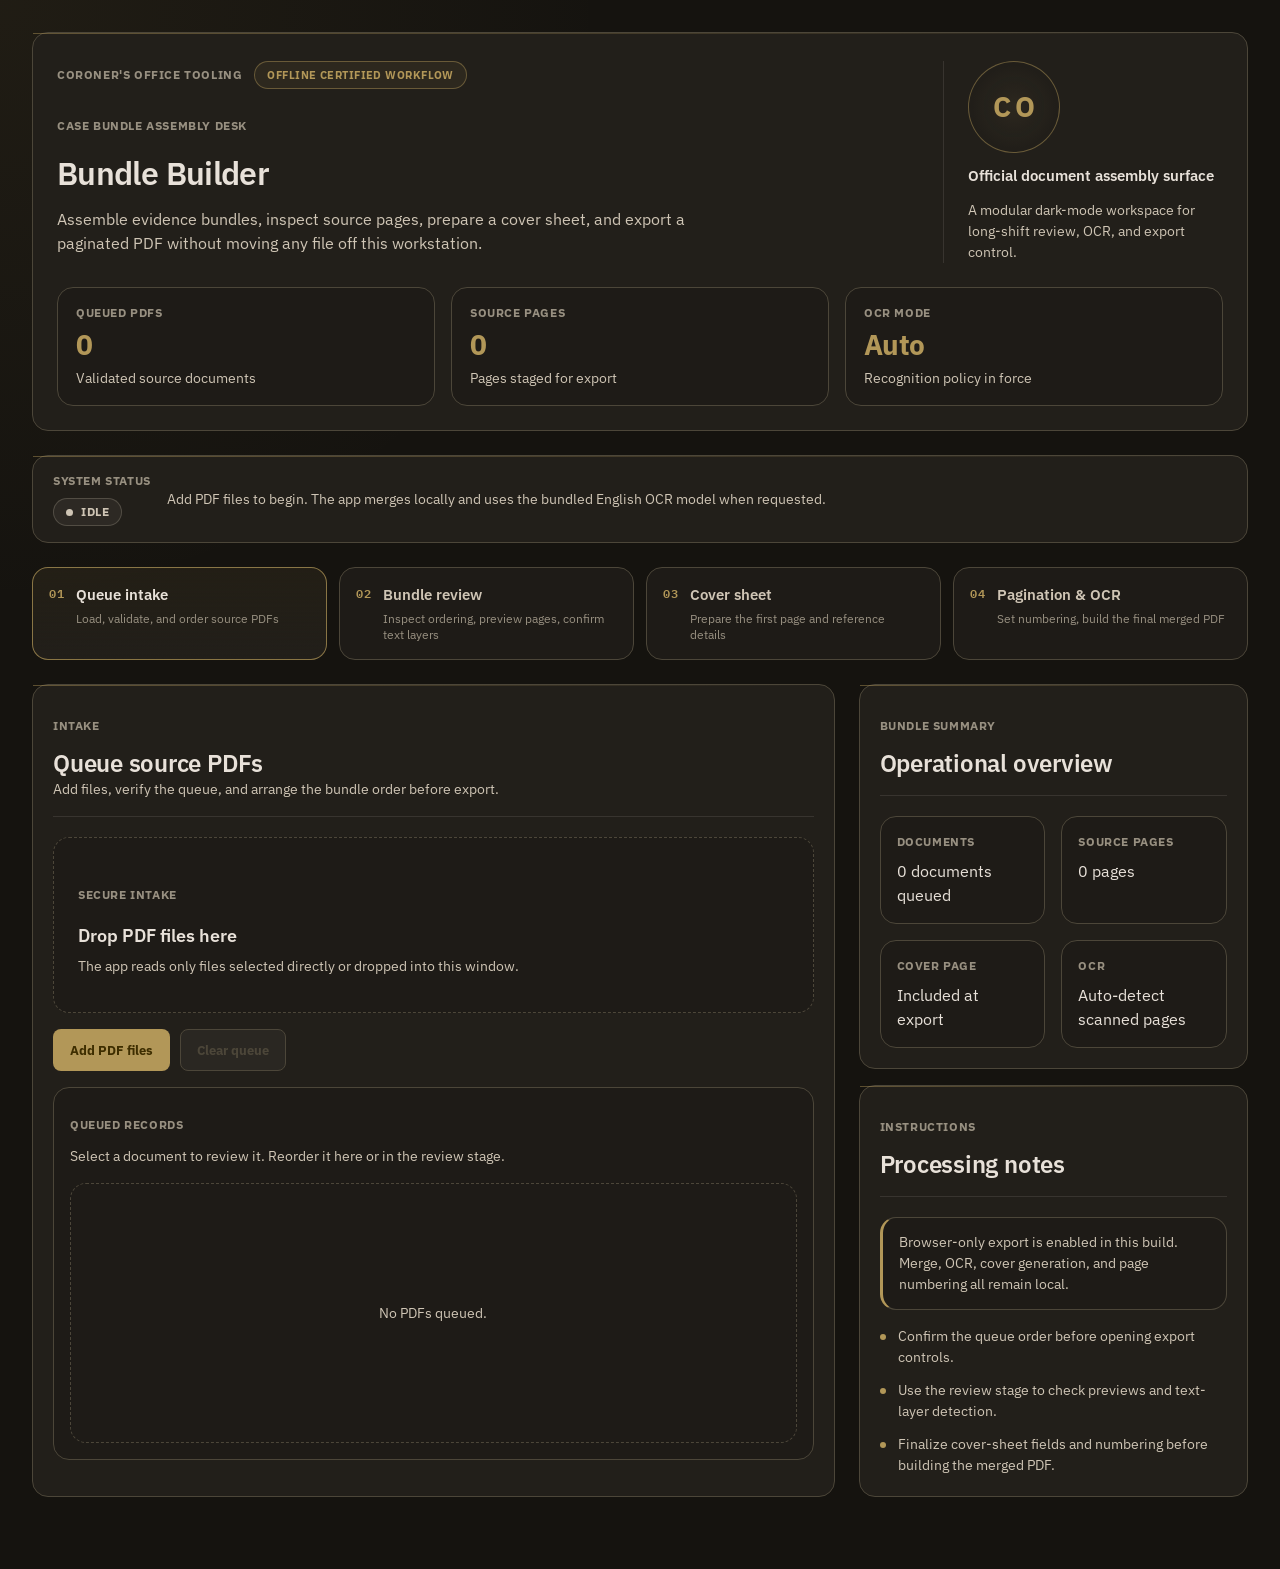
==== commit 0806bbe4: "feat: redesign app to conform to Design Language spec - Warm dark palette (#15130f background, muted" ====
--- a/index.html
+++ b/index.html
@@ -32,14 +32,6 @@
                 <p class="header-label">Case Bundle Assembly Desk</p>
                 <h1>Bundle Builder</h1>
               </div>
-              <button
-                class="theme-toggle"
-                id="themeToggle"
-                type="button"
-                aria-pressed="false"
-              >
-                Switch to light mode
-              </button>
             </div>
 
             <p class="subtitle">
--- a/assets/app.css
+++ b/assets/app.css
@@ -1,22 +1,22 @@
 @font-face {
-  font-family: "Public Sans";
-  src: url("./fonts/public-sans-400.ttf") format("truetype");
+  font-family: "IBM Plex Sans";
+  src: url("./fonts/ibm-plex-sans-400.ttf") format("truetype");
   font-style: normal;
   font-weight: 400;
   font-display: swap;
 }
 
 @font-face {
-  font-family: "Public Sans";
-  src: url("./fonts/public-sans-600.ttf") format("truetype");
+  font-family: "IBM Plex Sans";
+  src: url("./fonts/ibm-plex-sans-600.ttf") format("truetype");
   font-style: normal;
   font-weight: 600;
   font-display: swap;
 }
 
 @font-face {
-  font-family: "Public Sans";
-  src: url("./fonts/public-sans-700.ttf") format("truetype");
+  font-family: "IBM Plex Sans";
+  src: url("./fonts/ibm-plex-sans-700.ttf") format("truetype");
   font-style: normal;
   font-weight: 700;
   font-display: swap;
@@ -39,30 +39,32 @@
 }
 
 :root {
-  --background: #031427;
-  --background-strong: #000f21;
-  --surface: #0b1c30;
-  --surface-raised: #102034;
-  --surface-strong: #1b2b3f;
-  --surface-bright: #26364a;
-  --border: #45464d;
-  --border-soft: #2a3a4f;
-  --text: #d3e4fe;
-  --text-muted: #c6c6cd;
-  --text-soft: #798098;
-  --text-faint: #565e74;
-  --accent: #e8c344;
-  --accent-strong: #ae8d03;
-  --accent-ink: #231b00;
+  --background: #15130f;
+  --background-strong: #100e0a;
+  --surface: #1e1b17;
+  --surface-raised: #221f1a;
+  --surface-strong: #2d2a24;
+  --surface-bright: #38342f;
+  --border: #4c4639;
+  --border-soft: #38342f;
+  --text: #e8e1d9;
+  --text-muted: #cfc5b5;
+  --text-soft: #989081;
+  --text-faint: #4c4639;
+  --accent: #b29758;
+  --accent-bright: #e1c380;
+  --accent-strong: #725b23;
+  --accent-ink: #3e2e00;
   --error: #ffb4ab;
   --error-ink: #690005;
   --error-surface: #93000a;
-  --success: #c4c7c9;
-  --success-ink: #191c1e;
-  --focus-ring: 0 0 0 3px rgba(232, 195, 68, 0.2);
-  --font-sans: "Public Sans", "IBM Plex Sans", "Segoe UI", system-ui, sans-serif;
+  --success: #cfc5b5;
+  --success-ink: #15130f;
+  --focus-ring: 0 0 0 3px rgba(178, 151, 88, 0.25);
+  --font-headline: "Space Grotesk", "IBM Plex Sans", "Segoe UI", system-ui, sans-serif;
+  --font-sans: "Inter", "IBM Plex Sans", "Segoe UI", system-ui, sans-serif;
   --font-mono: "IBM Plex Mono", ui-monospace, monospace;
-  --fs-headline-lg: 30px;
+  --fs-headline-lg: 32px;
   --fs-headline-md: 24px;
   --fs-headline-sm: 18px;
   --fs-body-lg: 16px;
@@ -79,30 +81,13 @@
   --space-6: 24px;
   --space-8: 32px;
   --space-10: 40px;
-  --radius-sm: 2px;
-  --radius: 4px;
-  --radius-md: 6px;
-  --radius-lg: 8px;
-}
-
-:root[data-theme="light"] {
-  --background: #f1eee7;
-  --background-strong: #e5dfd3;
-  --surface: #fffdfa;
-  --surface-raised: #f7f1e4;
-  --surface-strong: #ede5d5;
-  --surface-bright: #d9d0bf;
-  --border: #cbc2b3;
-  --border-soft: #ddd4c6;
-  --text: #213145;
-  --text-muted: #495767;
-  --text-soft: #677486;
-  --text-faint: #7b8693;
-  --accent: #ae8d03;
-  --accent-strong: #7c6500;
-  --accent-ink: #201800;
-  --focus-ring: 0 0 0 3px rgba(174, 141, 3, 0.18);
-}
+  --radius-sm: 0.25rem;
+  --radius: 0.5rem;
+  --radius-md: 0.75rem;
+  --radius-lg: 1rem;
+  --radius-xl: 1.5rem;
+}
+
 
 * {
   box-sizing: border-box;
@@ -117,50 +102,17 @@
   color-scheme: dark;
 }
 
-:root[data-theme="light"] {
-  color-scheme: light;
-}
-
 body {
   margin: 0;
   background:
-    radial-gradient(circle at top left, rgba(232, 195, 68, 0.12), transparent 30%),
-    radial-gradient(circle at 88% 12%, rgba(190, 198, 224, 0.09), transparent 20%),
-    linear-gradient(180deg, var(--background), var(--background-strong));
+    radial-gradient(circle at top left, rgba(178, 151, 88, 0.07), transparent 30%),
+    var(--background);
   color: var(--text);
   font-family: var(--font-sans);
   font-size: var(--fs-body-md);
   line-height: var(--lh-body);
   -webkit-font-smoothing: antialiased;
   position: relative;
-}
-
-body::before {
-  content: "";
-  position: fixed;
-  inset: 0;
-  pointer-events: none;
-  background:
-    linear-gradient(rgba(255, 255, 255, 0.02), rgba(255, 255, 255, 0.02)),
-    repeating-linear-gradient(
-      90deg,
-      transparent,
-      transparent 95px,
-      rgba(255, 255, 255, 0.025) 96px
-    );
-  opacity: 0.35;
-}
-
-:root[data-theme="light"] body::before {
-  background:
-    linear-gradient(rgba(33, 49, 69, 0.025), rgba(33, 49, 69, 0.025)),
-    repeating-linear-gradient(
-      90deg,
-      transparent,
-      transparent 95px,
-      rgba(33, 49, 69, 0.045) 96px
-    );
-  opacity: 0.35;
 }
 
 button,
@@ -211,15 +163,10 @@
 
 .panel,
 .status-strip {
-  background: rgba(11, 28, 48, 0.88);
+  background: var(--surface-raised);
   border: 1px solid var(--border);
-  border-radius: var(--radius);
+  border-radius: var(--radius-lg);
   position: relative;
-}
-
-:root[data-theme="light"] .panel,
-:root[data-theme="light"] .status-strip {
-  background: rgba(255, 253, 250, 0.92);
 }
 
 .panel {
@@ -236,8 +183,8 @@
   height: 1px;
   background: linear-gradient(
     90deg,
-    rgba(232, 195, 68, 0.45),
-    rgba(232, 195, 68, 0)
+    rgba(178, 151, 88, 0.45),
+    rgba(178, 151, 88, 0)
   );
 }
 
@@ -318,8 +265,8 @@
 
 .hero-chip-accent {
   color: var(--accent);
-  border-color: rgba(232, 195, 68, 0.45);
-  background: rgba(232, 195, 68, 0.08);
+  border-color: rgba(178, 151, 88, 0.45);
+  background: rgba(178, 151, 88, 0.08);
 }
 
 .title-row {
@@ -336,6 +283,7 @@
 
 .title-row h1 {
   margin: 0;
+  font-family: var(--font-headline);
   font-size: var(--fs-headline-lg);
   font-weight: 600;
   line-height: 36px;
@@ -349,7 +297,6 @@
   color: var(--text-muted);
 }
 
-.theme-toggle,
 .button,
 .mini-button {
   border-radius: var(--radius);
@@ -361,22 +308,6 @@
     transform 120ms ease;
 }
 
-.theme-toggle {
-  min-height: 40px;
-  padding: 0 var(--space-4);
-  background: transparent;
-  border-color: var(--border);
-  color: var(--text);
-  font-size: 13px;
-  font-weight: 600;
-}
-
-.theme-toggle:hover,
-.theme-toggle:focus-visible {
-  border-color: var(--accent);
-  color: var(--accent);
-}
-
 .hero-seal-panel {
   display: grid;
   gap: var(--space-3);
@@ -392,11 +323,11 @@
   width: 92px;
   aspect-ratio: 1;
   border-radius: 999px;
-  border: 1px solid rgba(232, 195, 68, 0.5);
+  border: 1px solid rgba(178, 151, 88, 0.5);
   color: var(--accent);
   background:
-    radial-gradient(circle, rgba(232, 195, 68, 0.08), transparent 66%),
-    rgba(11, 28, 48, 0.7);
+    radial-gradient(circle, rgba(178, 151, 88, 0.08), transparent 66%),
+    rgba(34, 31, 26, 0.7);
   font-size: 28px;
   font-weight: 700;
   letter-spacing: 0.12em;
@@ -426,22 +357,16 @@
   gap: var(--space-2);
   padding: 16px 18px;
   border: 1px solid var(--border);
-  border-radius: var(--radius);
-  background: linear-gradient(
-    180deg,
-    rgba(16, 32, 52, 0.92),
-    rgba(11, 28, 48, 0.92)
-  );
-}
-
-:root[data-theme="light"] .metric-card {
-  background: linear-gradient(180deg, #f7f1e4, #fffdfa);
+  border-radius: var(--radius-lg);
+  background: var(--surface);
 }
 
 .metric-card strong {
+  font-family: var(--font-headline);
   font-size: 28px;
   line-height: 1.1;
   letter-spacing: -0.02em;
+  color: var(--accent);
 }
 
 .metric-detail {
@@ -488,14 +413,14 @@
 
 .status-badge[data-tone="idle"] {
   color: var(--text-muted);
-  background: rgba(38, 54, 74, 0.45);
-  border-color: rgba(144, 144, 151, 0.35);
+  background: rgba(56, 52, 47, 0.5);
+  border-color: rgba(152, 144, 129, 0.35);
 }
 
 .status-badge[data-tone="processing"] {
   color: var(--accent);
-  background: rgba(232, 195, 68, 0.1);
-  border-color: rgba(232, 195, 68, 0.38);
+  background: rgba(178, 151, 88, 0.1);
+  border-color: rgba(178, 151, 88, 0.38);
 }
 
 .status-badge[data-tone="success"] {
@@ -529,14 +454,10 @@
   align-items: start;
   padding: 16px;
   border: 1px solid var(--border);
-  border-radius: var(--radius);
-  background: rgba(11, 28, 48, 0.76);
+  border-radius: var(--radius-lg);
+  background: var(--surface);
   color: var(--text-muted);
   text-align: left;
-}
-
-:root[data-theme="light"] .tab {
-  background: rgba(255, 253, 250, 0.9);
 }
 
 .tab:hover,
@@ -546,17 +467,13 @@
 }
 
 .tab.is-active {
-  border-color: rgba(232, 195, 68, 0.72);
+  border-color: rgba(178, 151, 88, 0.72);
   background: linear-gradient(
     180deg,
-    rgba(232, 195, 68, 0.09),
-    rgba(11, 28, 48, 0.9)
+    rgba(178, 151, 88, 0.09),
+    var(--surface-raised)
   );
   color: var(--text);
-}
-
-:root[data-theme="light"] .tab.is-active {
-  background: linear-gradient(180deg, rgba(174, 141, 3, 0.12), #fffdfa);
 }
 
 .tab-index {
@@ -643,6 +560,7 @@
 }
 
 .panel h2 {
+  font-family: var(--font-headline);
   font-size: var(--fs-headline-md);
   font-weight: 600;
   line-height: 32px;
@@ -650,6 +568,7 @@
 }
 
 .panel h3 {
+  font-family: var(--font-headline);
   font-size: var(--fs-headline-sm);
   font-weight: 600;
   line-height: 24px;
@@ -692,7 +611,7 @@
 
 .button-primary:hover:not([disabled]),
 .button-primary:focus-visible:not([disabled]) {
-  background: #f2d468;
+  background: var(--accent-bright);
 }
 
 .button-secondary {
@@ -712,7 +631,7 @@
 .mini-button[disabled] {
   cursor: not-allowed;
   color: var(--text-faint);
-  background: rgba(38, 54, 74, 0.4);
+  background: rgba(56, 52, 47, 0.4);
   border-color: var(--border);
   pointer-events: none;
 }
@@ -735,15 +654,9 @@
   align-content: center;
   min-height: 176px;
   padding: 24px;
-  border: 1px dashed var(--surface-bright);
-  border-radius: var(--radius);
-  background:
-    linear-gradient(180deg, rgba(16, 32, 52, 0.7), rgba(3, 20, 39, 0.92)),
-    rgba(3, 20, 39, 0.7);
-}
-
-:root[data-theme="light"] .dropzone {
-  background: linear-gradient(180deg, #f7f1e4, #ede5d5);
+  border: 1px dashed var(--border);
+  border-radius: var(--radius-lg);
+  background: var(--surface);
 }
 
 .dropzone h3 {
@@ -753,8 +666,7 @@
 .dropzone.is-dragover {
   border-color: var(--accent);
   background:
-    linear-gradient(180deg, rgba(232, 195, 68, 0.12), rgba(3, 20, 39, 0.92)),
-    rgba(3, 20, 39, 0.7);
+    linear-gradient(180deg, rgba(178, 151, 88, 0.1), var(--surface));
 }
 
 .subsection-header {
@@ -777,22 +689,15 @@
 .review-item,
 .empty-state {
   border: 1px solid var(--border);
-  border-radius: var(--radius);
+  border-radius: var(--radius-lg);
 }
 
 .list-shell,
 .preview-shell,
 .result-shell,
 .log-shell {
-  background: rgba(16, 32, 52, 0.55);
+  background: var(--surface);
   padding: var(--space-4);
-}
-
-:root[data-theme="light"] .list-shell,
-:root[data-theme="light"] .preview-shell,
-:root[data-theme="light"] .result-shell,
-:root[data-theme="light"] .log-shell {
-  background: rgba(247, 241, 228, 0.75);
 }
 
 .queue-list,
@@ -812,27 +717,17 @@
   gap: var(--space-4);
   align-items: start;
   padding: 16px;
-  background: rgba(16, 32, 52, 0.84);
-}
-
-:root[data-theme="light"] .queue-item,
-:root[data-theme="light"] .review-item {
-  background: rgba(255, 253, 250, 0.95);
+  background: var(--surface);
 }
 
 .queue-item.is-selected,
 .review-item.is-selected {
-  border-color: rgba(232, 195, 68, 0.7);
+  border-color: rgba(178, 151, 88, 0.7);
   background: linear-gradient(
     180deg,
-    rgba(232, 195, 68, 0.08),
-    rgba(16, 32, 52, 0.92)
+    rgba(178, 151, 88, 0.08),
+    var(--surface-raised)
   );
-}
-
-:root[data-theme="light"] .queue-item.is-selected,
-:root[data-theme="light"] .review-item.is-selected {
-  background: linear-gradient(180deg, rgba(174, 141, 3, 0.1), #fffdfa);
 }
 
 .queue-main,
@@ -890,11 +785,7 @@
 .summary-card {
   margin: 0;
   padding: 16px;
-  background: rgba(16, 32, 52, 0.75);
-}
-
-:root[data-theme="light"] .summary-card {
-  background: rgba(247, 241, 228, 0.95);
+  background: var(--surface);
 }
 
 .summary-card dd {
@@ -905,13 +796,9 @@
 
 .notice {
   padding: 14px 16px;
-  background: rgba(16, 32, 52, 0.75);
+  background: var(--surface);
   border-left: 3px solid var(--accent);
   color: var(--text-muted);
-}
-
-:root[data-theme="light"] .notice {
-  background: rgba(247, 241, 228, 0.95);
 }
 
 .check-list li {
@@ -947,15 +834,9 @@
   width: 100%;
   padding: 12px 14px;
   border: 1px solid var(--border);
-  border-radius: var(--radius);
+  border-radius: var(--radius-lg);
   background: var(--background-strong);
   color: var(--text);
-}
-
-:root[data-theme="light"] .field input,
-:root[data-theme="light"] .field select,
-:root[data-theme="light"] .field textarea {
-  background: #ffffff;
 }
 
 .field textarea {
@@ -981,12 +862,8 @@
   align-items: start;
   padding: 14px 16px;
   border: 1px solid var(--border);
-  border-radius: var(--radius);
-  background: rgba(16, 32, 52, 0.55);
-}
-
-:root[data-theme="light"] .checkbox-row {
-  background: rgba(247, 241, 228, 0.8);
+  border-radius: var(--radius-lg);
+  background: var(--surface);
 }
 
 .checkbox-row input {
@@ -1016,11 +893,7 @@
   display: grid;
   gap: 8px;
   padding: 16px;
-  background: rgba(16, 32, 52, 0.68);
-}
-
-:root[data-theme="light"] .review-meta-card {
-  background: rgba(247, 241, 228, 0.9);
+  background: var(--surface);
 }
 
 .review-meta-card-wide {
@@ -1037,11 +910,7 @@
 }
 
 .review-preview-shell {
-  background: linear-gradient(
-    180deg,
-    rgba(27, 43, 63, 0.88),
-    rgba(11, 28, 48, 0.96)
-  );
+  background: var(--surface-raised);
 }
 
 .preview-toolbar {
@@ -1075,10 +944,10 @@
   min-height: 420px;
   padding: var(--space-5);
   border: 1px solid var(--border);
-  border-radius: var(--radius);
+  border-radius: var(--radius-lg);
   background:
-    radial-gradient(circle at top, rgba(232, 195, 68, 0.08), transparent 36%),
-    linear-gradient(180deg, rgba(3, 20, 39, 0.95), rgba(11, 28, 48, 0.98));
+    radial-gradient(circle at top, rgba(178, 151, 88, 0.06), transparent 36%),
+    var(--background-strong);
   overflow: auto;
 }
 
@@ -1102,11 +971,7 @@
   border-style: dashed;
   color: var(--text-muted);
   text-align: center;
-  background: rgba(3, 20, 39, 0.45);
-}
-
-:root[data-theme="light"] .empty-state {
-  background: rgba(247, 241, 228, 0.62);
+  background: var(--surface);
 }
 
 .review-item {
@@ -1139,17 +1004,13 @@
   min-width: 64px;
   padding: 12px;
   border-left: 1px solid var(--border);
-  background: rgba(3, 20, 39, 0.5);
+  background: var(--surface-strong);
   color: var(--text-soft);
   font-size: 11px;
   font-weight: 700;
   letter-spacing: 0.05em;
   text-transform: uppercase;
   user-select: none;
-}
-
-:root[data-theme="light"] .review-drag-handle {
-  background: rgba(229, 223, 211, 0.8);
 }
 
 .cover-sheet {
@@ -1179,9 +1040,9 @@
   align-items: center;
   gap: 16px;
   padding: 24px 32px;
-  background: #0b1c30;
-  color: #d3e4fe;
-  border-bottom: 4px solid #e8c344;
+  background: var(--surface-strong);
+  color: var(--text);
+  border-bottom: 4px solid var(--accent);
 }
 
 .cover-mini-seal {
@@ -1190,8 +1051,8 @@
   width: 54px;
   aspect-ratio: 1;
   border-radius: 999px;
-  border: 1px solid rgba(232, 195, 68, 0.72);
-  color: #e8c344;
+  border: 1px solid rgba(178, 151, 88, 0.72);
+  color: var(--accent);
   font-size: 18px;
   font-weight: 700;
   letter-spacing: 0.1em;
@@ -1200,7 +1061,7 @@
 
 .cover-sheet-copy {
   margin: 4px 0 0;
-  color: rgba(211, 228, 254, 0.78);
+  color: var(--text-muted);
 }
 
 .cover-sheet-body {
@@ -1396,7 +1257,7 @@
   .queue-item,
   .review-item,
   .empty-state {
-    border-radius: var(--radius-sm);
+    border-radius: var(--radius-md);
   }
 
   .button-row,
@@ -1406,8 +1267,7 @@
   }
 
   .button,
-  .mini-button,
-  .theme-toggle {
+  .mini-button {
     width: 100%;
   }
 
